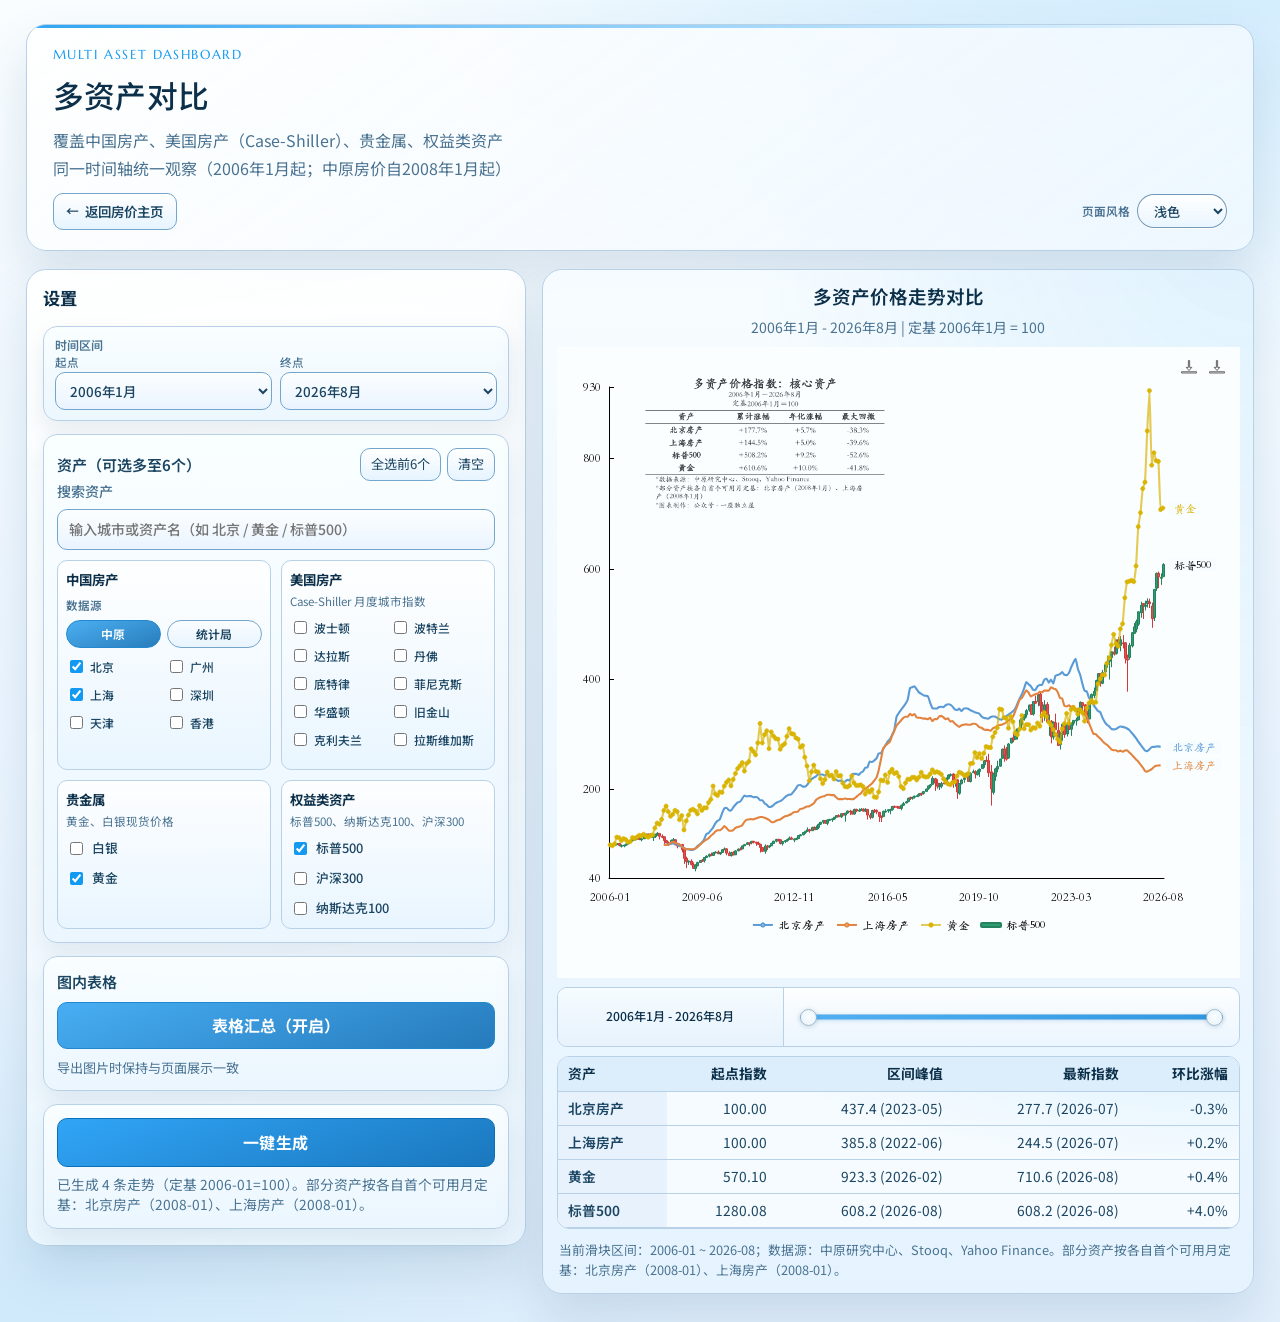
==== multi-assets.html @ 7ddf4b70 "data: refresh Centaline housing through 2026-07" ====
<!doctype html>
<html lang="zh-CN">
  <head>
    <meta charset="UTF-8" />
    <meta name="viewport" content="width=device-width, initial-scale=1.0" />
    <title>多资产对比</title>
    <link rel="preconnect" href="https://fonts.googleapis.com" />
    <link rel="preconnect" href="https://fonts.gstatic.com" crossorigin />
    <link
      rel="preload"
      as="style"
      href="https://fonts.googleapis.com/css2?family=Marcellus&family=Noto+Sans+SC:wght@400;500;700&display=swap"
      onload="this.onload=null;this.rel='stylesheet'"
    />
    <noscript>
      <link
        rel="stylesheet"
        href="https://fonts.googleapis.com/css2?family=Marcellus&family=Noto+Sans+SC:wght@400;500;700&display=swap"
      />
    </noscript>
    <link
      rel="preload"
      href="./fonts/STKaiti-subset.woff2"
      as="font"
      type="font/woff2"
      crossorigin
    />
    <link rel="stylesheet" href="style.css?v=20260719-responsive-touch" />
    <script>
      window.__ECHARTS_LOAD_STATUS = "loading";
      window.__ECHARTS_LOAD_FAILURE_DETAIL = "";
      window.__ECHARTS_FALLBACK_URLS = [
        "https://cdn.jsdelivr.net/npm/echarts@5.5.1/dist/echarts.min.js",
        "https://cdn.bootcdn.net/ajax/libs/echarts/5.5.0/echarts.min.js",
        "https://cdn.staticfile.org/echarts/5.5.0/echarts.min.js",
      ];
      window.__markEchartsReady = function () {
        window.__ECHARTS_LOAD_STATUS = "ready";
        window.__ECHARTS_LOAD_FAILURE_DETAIL = "";
      };
      window.__markEchartsLoadFailed = function () {
        window.__ECHARTS_LOAD_STATUS = "failed";
        window.__ECHARTS_LOAD_FAILURE_DETAIL =
          "vendor/echarts.min.js 与所有 CDN 回退均加载失败";
      };
      window.__loadEchartsFallback = function (scriptEl, index) {
        if (!scriptEl) return;
        const parsedIndex = Number(index);
        const safeIndex = Number.isFinite(parsedIndex) ? parsedIndex : 0;
        const nextUrl = window.__ECHARTS_FALLBACK_URLS[safeIndex];
        if (!nextUrl) {
          window.__markEchartsLoadFailed();
          return;
        }
        scriptEl.onload = function () {
          window.__markEchartsReady();
        };
        scriptEl.onerror = function () {
          window.__loadEchartsFallback(scriptEl, safeIndex + 1);
        };
        scriptEl.src = nextUrl;
      };
    </script>
    <script
      defer
      src="./vendor/echarts.min.js"
      onload="window.__markEchartsReady()"
      onerror="window.__loadEchartsFallback(this, 0)"
    ></script>
    <script defer src="multi-asset-data.js?v=20260817-housing-data-refresh"></script>
    <script defer src="multi-asset-base-utils.js?v=20260518-range-base"></script>
    <script defer src="multi-asset-candlestick-utils.js?v=20260518-slim-centered-wicks"></script>
    <script defer src="time-range-viewport-utils.js?v=20260719-expand-viewport"></script>
    <script defer src="multi-assets.js?v=20260730-candlestick-only"></script>
  </head>
  <body>
    <main class="page page-multi-assets">
      <section class="hero">
        <p class="eyebrow">Multi Asset Dashboard</p>
        <h1>多资产对比</h1>
        <p class="subtitle">覆盖中国房产、美国房产（Case-Shiller）、贵金属、权益类资产</p>
        <p class="subtitle credit">同一时间轴统一观察（2006年1月起；中原房价自2008年1月起）</p>
        <div class="hero-links hero-links--with-theme">
          <a class="hero-link-btn hero-link-btn--back" href="index.html">
            <span class="hero-link-arrow" aria-hidden="true">&larr;</span>
            <span>返回房价主页</span>
          </a>
          <label class="hero-theme-field">
            <span class="hero-theme-label">页面风格</span>
            <select id="themeMode" aria-label="页面风格选择">
              <option value="light">浅色</option>
              <option value="dark">深色</option>
            </select>
          </label>
        </div>
      </section>

      <section class="workspace">
        <aside class="controls">
          <h2>设置</h2>

          <div class="control-block control-block--time-range">
            <div class="compact-range">
              <span class="compact-label">时间区间</span>
              <div class="compact-range-grid">
                <label class="compact-field compact-field--inline">
                  <span class="compact-sub-label">起点</span>
                  <select id="startMonth"></select>
                </label>
                <label class="compact-field compact-field--inline">
                  <span class="compact-sub-label">终点</span>
                  <select id="endMonth"></select>
                </label>
              </div>
            </div>
          </div>

          <div class="control-block">
            <div class="block-head">
              <h3 id="assetBlockTitle">资产（可选多至6个）</h3>
              <div class="inline-actions">
                <button id="selectAllBtn" type="button">全选前6个</button>
                <button id="clearAllBtn" type="button">清空</button>
              </div>
            </div>
            <label>
              搜索资产
              <input
                id="assetSearch"
                class="asset-search"
                type="search"
                placeholder="输入城市或资产名（如 北京 / 黄金 / 标普500）"
                autocomplete="off"
              />
            </label>
            <div id="assetList" class="asset-list" aria-label="资产选择"></div>
          </div>

          <div class="control-block">
            <h3>图内表格</h3>
            <button id="chartTableBtn" class="analysis-btn sub enabled" type="button">
              表格汇总（开启）
            </button>
            <p class="analysis-hint">导出图片时保持与页面展示一致</p>
          </div>

          <div class="control-block actions">
            <button id="renderBtn" class="primary-btn" type="button">一键生成</button>
            <p id="statusText" class="status">正在加载多资产数据...</p>
          </div>
        </aside>

        <section class="chart-zone">
          <div class="chart-head">
            <h2 id="chartTitle">多资产价格走势对比</h2>
            <p id="chartMeta">-</p>
          </div>
          <div class="chart-stage">
            <div id="chart" class="chart" role="img" aria-label="多资产价格走势折线图"></div>
            <div id="chartStatsOverlay" class="chart-stats-overlay" aria-hidden="true"></div>
          </div>
          <div class="timeline-zoom-widget" id="timeZoomWidget" aria-label="时间区间滑块">
            <div class="timeline-zoom-summary" id="timeZoomRangeText">-</div>
            <div class="timeline-zoom-slider">
              <div class="timeline-zoom-track">
                <span class="timeline-zoom-rail" aria-hidden="true"></span>
                <span class="timeline-zoom-fill" id="timeZoomFill" aria-hidden="true"></span>
                <input
                  id="timeZoomStart"
                  class="timeline-zoom-input timeline-zoom-input--start"
                  type="range"
                  min="0"
                  max="0"
                  step="1"
                  value="0"
                  aria-label="时间区间起点"
                />
                <input
                  id="timeZoomEnd"
                  class="timeline-zoom-input timeline-zoom-input--end"
                  type="range"
                  min="0"
                  max="0"
                  step="1"
                  value="0"
                  aria-label="时间区间终点"
                />
              </div>
            </div>
          </div>
          <div class="table-wrap">
            <table>
              <thead>
                <tr>
                  <th>资产</th>
                  <th>起点指数</th>
                  <th>区间峰值</th>
                  <th>最新指数</th>
                  <th>环比涨幅</th>
                  <th>同比涨幅</th>
                  <th>较峰值回撤</th>
                </tr>
              </thead>
              <tbody id="summaryBody"></tbody>
            </table>
          </div>
          <p class="footnote" id="footnoteText"></p>
        </section>
      </section>
    </main>
  </body>
</html>
---- style.css ----
@font-face {
  font-family: "ProjectChartSTKaiti";
  src:
    local("STKaiti"),
    local("Kaiti SC"),
    local("KaiTi"),
    url("./fonts/STKaiti-subset.woff2") format("woff2");
  font-weight: 400;
  font-style: normal;
  font-display: swap;
}

@font-face {
  font-family: "ProjectChartSTKaiti";
  src:
    local("STKaiti"),
    local("Kaiti SC"),
    local("KaiTi"),
    url("./fonts/STKaiti-subset.woff2") format("woff2");
  font-weight: 600;
  font-style: normal;
  font-display: swap;
}

@font-face {
  font-family: "ProjectChartSTKaiti";
  src:
    local("STKaiti"),
    local("Kaiti SC"),
    local("KaiTi"),
    url("./fonts/STKaiti-subset.woff2") format("woff2");
  font-weight: 700;
  font-style: normal;
  font-display: swap;
}

:root {
  --bg-ink: #102b42;
  --bg-paper: #edf6ff;
  --panel: rgba(250, 255, 255, 0.9);
  --panel-strong: rgba(242, 250, 255, 0.95);
  --line: #b8d1e7;
  --line-strong: #74a5cc;
  --title: #0c304a;
  --text: #1b4561;
  --soft: #4a7391;
  --accent: #1299f2;
  --accent-strong: #0a6fb5;
  --warn: #c64b3f;
  --shadow: 0 24px 50px rgba(17, 68, 108, 0.13);
  --shadow-soft: 0 12px 24px rgba(18, 64, 98, 0.09);
  --ring: 0 0 0 3px rgba(18, 153, 242, 0.2);
  --ui-font: "Noto Sans SC", "PingFang SC", "Hiragino Sans GB", "Microsoft YaHei",
    "Helvetica Neue", sans-serif;
  --display-font: "Marcellus", "Noto Sans SC", "PingFang SC", "Hiragino Sans GB",
    "Microsoft YaHei", "Helvetica Neue", sans-serif;
  --chart-font: "ProjectChartSTKaiti", "STKaiti", "Kaiti SC", "KaiTi", "BiauKai", serif;
}

* {
  box-sizing: border-box;
}

body {
  margin: 0;
  min-height: 100vh;
  overflow-x: hidden;
  font-family: var(--ui-font);
  line-height: 1.55;
  color: var(--text);
  background:
    radial-gradient(92rem 56rem at 98% -16%, rgba(32, 162, 246, 0.27), transparent 66%),
    radial-gradient(78rem 48rem at -14% 114%, rgba(84, 198, 242, 0.22), transparent 74%),
    linear-gradient(180deg, #f9fdff 0%, #edf6ff 50%, #e2effc 100%);
}

body.theme-dark {
  --panel: rgba(10, 18, 25, 0.92);
  --panel-strong: rgba(13, 24, 33, 0.96);
  --line: #365067;
  --line-strong: #5f7690;
  --title: #e8f1f7;
  --text: #d0dfe9;
  --soft: #9db2c1;
  --accent: #ffad47;
  --accent-strong: #d07b13;
  --warn: #ff826f;
  --shadow: 0 24px 54px rgba(0, 0, 0, 0.55);
  --shadow-soft: 0 12px 26px rgba(0, 0, 0, 0.46);
  --ring: 0 0 0 3px rgba(255, 173, 71, 0.24);
  color: var(--text);
  background:
    radial-gradient(86rem 52rem at 100% -14%, rgba(255, 173, 71, 0.22), transparent 66%),
    radial-gradient(74rem 46rem at -12% 116%, rgba(80, 145, 182, 0.2), transparent 74%),
    linear-gradient(180deg, #060d13 0%, #0a121a 54%, #0f1a24 100%);
}

body.theme-dark .hero {
  background: linear-gradient(145deg, rgba(15, 28, 39, 0.97), rgba(10, 21, 31, 0.97));
}

body.theme-dark .hero::after {
  background: linear-gradient(90deg, rgba(245, 164, 59, 0.92), rgba(245, 164, 59, 0));
}

body.theme-dark .controls,
body.theme-dark .chart-zone {
  border-color: rgba(95, 114, 130, 0.72);
}

body.theme-dark .controls h2,
body.theme-dark .control-block h3 {
  color: #f2cd99;
}

body.theme-dark .control-block {
  background:
    radial-gradient(122% 132% at 100% -24%, rgba(255, 173, 71, 0.14), transparent 62%),
    linear-gradient(180deg, rgba(21, 37, 50, 0.94), rgba(14, 26, 36, 0.96));
  border-color: rgba(83, 106, 122, 0.62);
}

body.theme-dark button {
  border-color: var(--line-strong);
  background: linear-gradient(180deg, #1c2c38, #14212c);
  color: var(--text);
}

body.theme-dark .inline-actions button {
  background: linear-gradient(180deg, #233746, #182733);
}

body.theme-dark .hero-link-btn {
  border-color: #5f7690;
  color: #d6e3eb;
  background: linear-gradient(180deg, rgba(28, 46, 61, 0.96), rgba(17, 30, 40, 0.96));
}

body.theme-dark .hero-link-btn:hover {
  border-color: #f5a43b;
  color: #f8c47c;
}

body.theme-dark .hero-theme-label {
  color: #afc1ce;
}

body.theme-dark .hero-theme-field select {
  border-color: rgba(115, 145, 168, 0.85);
  background: linear-gradient(180deg, rgba(23, 38, 51, 0.96), rgba(15, 27, 37, 0.97));
  box-shadow: 0 1px 0 rgba(255, 173, 71, 0.08), inset 0 1px 0 rgba(255, 173, 71, 0.14);
}

body.theme-dark select {
  background: linear-gradient(180deg, #142433, #101d28);
  border-color: rgba(96, 123, 143, 0.78);
  color: var(--text);
  box-shadow: inset 0 1px 0 rgba(255, 173, 71, 0.12);
}

body.theme-dark .asset-search {
  background: linear-gradient(180deg, #142433, #101d28);
  border-color: rgba(96, 123, 143, 0.78);
  color: var(--text);
  box-shadow: inset 0 1px 0 rgba(255, 173, 71, 0.12);
}

body.theme-dark .asset-group {
  border-color: rgba(88, 109, 126, 0.68);
  background:
    radial-gradient(120% 125% at 100% -20%, rgba(245, 164, 59, 0.14), transparent 58%),
    linear-gradient(180deg, rgba(21, 37, 50, 0.9), rgba(14, 26, 36, 0.92));
}

body.theme-dark .asset-group-title {
  color: #f2cd99;
}

body.theme-dark .asset-module-title {
  color: #f2cd99;
}

body.theme-dark .asset-module-desc,
body.theme-dark .asset-module-toolbar-label,
body.theme-dark .asset-module-empty {
  color: #a9bdca;
}

body.theme-dark .china-source-chip {
  border-color: #587082;
  background: linear-gradient(180deg, #1f3341, #172833);
  color: #c6d6e0;
}

body.theme-dark .china-source-chip:hover {
  border-color: #ffad47;
  color: #ffd8a5;
}

body.theme-dark .china-source-chip.is-active {
  border-color: #e7a246;
  background: linear-gradient(160deg, #f2b04f, #c6761a);
  color: #12212b;
}

body.theme-dark .page-multi-assets .asset-module[data-category="cn_housing"] .asset-grid::-webkit-scrollbar-thumb,
body.theme-dark .page-multi-assets .asset-module[data-category="us_housing"] .asset-grid::-webkit-scrollbar-thumb {
  background: rgba(191, 146, 86, 0.65);
}

body.theme-dark .primary-btn {
  border-color: #e79f43;
  background: linear-gradient(160deg, #f6ae49, #ba6e15);
  color: #13212c;
}

body.theme-dark .primary-btn:hover {
  color: #13212c;
}

body.theme-dark .analysis-btn {
  border-color: #587082;
  background: linear-gradient(160deg, #2e4354, #223443);
  color: #c3d4df;
}

body.theme-dark .analysis-btn:disabled {
  border-color: #435867;
  background: linear-gradient(160deg, #243645, #1b2a37);
  color: #7e95a6;
}

body.theme-dark .analysis-btn.enabled {
  border-color: #e7a246;
  background: linear-gradient(160deg, #f2b04f, #c6761a);
  color: #12212b;
}

body.theme-dark .analysis-btn.enabled:hover {
  color: #12212b;
}

body.theme-dark button:hover {
  border-color: #ffad47;
  color: #ffd7a4;
}

body.theme-dark .chart-zone {
  background:
    radial-gradient(120% 132% at 100% -20%, rgba(255, 173, 71, 0.11), transparent 62%),
    linear-gradient(180deg, rgba(13, 24, 34, 0.95), rgba(9, 18, 27, 0.95));
}

body.theme-dark .chart {
  background: #09131b;
}

body.theme-dark .table-wrap {
  background:
    radial-gradient(120% 135% at 100% -25%, rgba(255, 173, 71, 0.1), transparent 62%),
    rgba(11, 19, 27, 0.93);
  box-shadow: inset 0 1px 0 rgba(255, 255, 255, 0.05);
}

body.theme-dark .table-wrap th:first-child,
body.theme-dark .table-wrap td:first-child {
  background: #132432;
}

body.theme-dark .table-wrap thead th,
body.theme-dark .table-wrap thead th:first-child {
  background: transparent;
  color: #f2cea0;
}

body.theme-dark .chart-stats-overlay table,
body.theme-dark .chart-stats-overlay th,
body.theme-dark .chart-stats-overlay td {
  border-color: #ffffff;
}

body.theme-dark .chart-stats-overlay th,
body.theme-dark .chart-stats-overlay td,
body.theme-dark .chart-stats-overlay thead th,
body.theme-dark .chart-stats-title-main,
body.theme-dark .chart-stats-title-sub,
body.theme-dark .chart-stats-note,
body.theme-dark .chart-stats-source-tag,
body.theme-dark .chart-stats-th-text,
body.theme-dark .chart-stats-city-main {
  color: #ffffff;
}

body.theme-dark .city-list::-webkit-scrollbar-thumb {
  background: rgba(191, 146, 86, 0.62);
}

.page {
  width: min(1600px, 96vw);
  margin: 24px auto 28px;
  display: grid;
  gap: 18px;
}

.hero {
  position: relative;
  overflow: hidden;
  border: 1px solid var(--line);
  background: linear-gradient(145deg, rgba(255, 255, 255, 0.92), rgba(239, 248, 255, 0.82));
  border-radius: 20px;
  padding: 20px 26px;
  box-shadow: var(--shadow);
}

.hero::after {
  content: "";
  position: absolute;
  inset: 0 auto auto 0;
  width: 100%;
  height: 3px;
  background: linear-gradient(90deg, rgba(18, 153, 242, 0.88), rgba(18, 153, 242, 0));
}

.eyebrow {
  margin: 0;
  font-family: var(--display-font);
  font-weight: 500;
  letter-spacing: 0.12em;
  text-transform: uppercase;
  color: var(--accent);
  font-size: 0.84rem;
}

.hero h1 {
  margin: 8px 0 0;
  font-size: clamp(1.4rem, 2.4vw, 2rem);
  font-family: var(--display-font);
  font-weight: 500;
  color: var(--title);
  letter-spacing: 0.01em;
}

.subtitle {
  margin: 7px 0 0;
  color: var(--soft);
  line-height: 1.58;
  overflow-wrap: anywhere;
}

.subtitle.credit {
  margin-top: 2px;
}

.hero-links {
  margin-top: 12px;
  display: flex;
  flex-wrap: wrap;
  gap: 8px;
}

.hero-links--with-theme {
  align-items: center;
}

.hero-link-btn {
  display: inline-flex;
  align-items: center;
  justify-content: center;
  gap: 6px;
  border: 1px solid var(--line-strong);
  border-radius: 10px;
  padding: 7px 12px;
  font-size: 0.84rem;
  font-weight: 600;
  letter-spacing: 0.01em;
  color: var(--text);
  text-decoration: none;
  background: linear-gradient(180deg, rgba(255, 255, 255, 0.95), rgba(228, 243, 255, 0.9));
  transition: 170ms ease;
}

.hero-link-btn:hover {
  border-color: var(--accent);
  color: var(--accent);
  transform: translateY(-1px);
}

.hero-link-arrow {
  font-size: 0.95em;
  line-height: 1;
}

.hero-theme-field {
  margin-left: auto;
  display: inline-flex;
  align-items: center;
  gap: 7px;
  border: none;
  border-radius: 0;
  padding: 0;
  background: transparent;
}

.hero-theme-label {
  font-size: 0.73rem;
  font-weight: 600;
  color: var(--soft);
  line-height: 1.2;
  white-space: nowrap;
}

.hero-theme-field select {
  min-height: 34px;
  border-radius: 999px;
  padding: 5px 30px 5px 12px;
  font-size: 0.82rem;
  border-color: rgba(96, 137, 170, 0.86);
  background: linear-gradient(180deg, rgba(255, 255, 255, 0.98), rgba(232, 245, 255, 0.94));
  box-shadow: 0 1px 0 rgba(255, 255, 255, 0.85), inset 0 1px 0 rgba(255, 255, 255, 0.92);
}

.workspace {
  display: grid;
  grid-template-columns: minmax(280px, 320px) minmax(0, 1fr);
  gap: 16px;
  align-items: start;
}

.page-multi-assets .workspace {
  grid-template-columns: minmax(400px, 500px) minmax(0, 1fr);
}

.workspace > * {
  min-width: 0;
}

.page-multi-assets {
  --asset-row-height: 24px;
  --asset-row-gap: 6px;
  --housing-module-visible-rows: 5;
}

.controls,
.chart-zone {
  border: 1px solid var(--line);
  backdrop-filter: blur(9px);
  -webkit-backdrop-filter: blur(9px);
  border-radius: 20px;
  box-shadow: var(--shadow);
}

.controls {
  position: sticky;
  top: 14px;
  align-self: start;
  padding: 16px;
  display: flex;
  flex-direction: column;
  gap: 13px;
  background: linear-gradient(170deg, rgba(255, 255, 255, 0.94), rgba(236, 247, 255, 0.91));
}

.page-multi-assets .controls {
  position: static;
}

body.theme-dark .controls {
  background:
    radial-gradient(124% 136% at 100% -24%, rgba(255, 173, 71, 0.15), transparent 62%),
    linear-gradient(180deg, rgba(12, 24, 33, 0.95), rgba(8, 17, 25, 0.96));
}

.controls h2 {
  margin: 0;
  font-size: 1.08rem;
  color: var(--title);
  letter-spacing: 0.02em;
  font-weight: 700;
  font-family: var(--display-font);
}

.control-block {
  border: 1px solid var(--line);
  background: linear-gradient(180deg, rgba(249, 254, 255, 0.96), rgba(235, 246, 255, 0.94));
  border-radius: 14px;
  padding: 13px;
  box-shadow: var(--shadow-soft);
}

.control-block h3 {
  margin: 0;
  font-size: 0.94rem;
  font-weight: 600;
}

.page-multi-assets .control-block--time-range {
  padding: 10px 11px;
}

.page-multi-assets .compact-field,
.page-multi-assets .compact-range {
  margin: 0;
  display: grid;
  gap: 4px;
}

.page-multi-assets .compact-label {
  margin: 0;
  font-size: 0.75rem;
  font-weight: 600;
  line-height: 1.25;
  color: var(--soft);
}

.page-multi-assets .compact-range-grid {
  display: grid;
  grid-template-columns: repeat(2, minmax(0, 1fr));
  gap: 8px;
}

.page-multi-assets .compact-field--inline {
  gap: 3px;
}

.page-multi-assets .compact-sub-label {
  font-size: 0.72rem;
  font-weight: 500;
  color: var(--soft);
  line-height: 1.2;
}

.page-multi-assets .control-block--time-range select {
  min-height: 36px;
  padding: 7px 10px;
  font-size: 0.84rem;
}

.asset-search {
  padding: 9px 11px;
  border: 1px solid var(--line-strong);
  border-radius: 10px;
  background: linear-gradient(180deg, #fcfeff, #eaf4ff);
  color: var(--text);
  font: inherit;
  transition: border-color 150ms ease, box-shadow 150ms ease;
  box-shadow: inset 0 1px 0 rgba(255, 255, 255, 0.82);
}

.asset-search:focus {
  outline: none;
  border-color: var(--accent);
  box-shadow: var(--ring);
}

.asset-list {
  margin-top: 10px;
  max-height: 290px;
  overflow: auto;
  padding-right: 4px;
  display: grid;
  gap: 8px;
}

.page-multi-assets .asset-list {
  max-height: none;
  overflow: visible;
  padding-right: 0;
  grid-template-columns: repeat(2, minmax(0, 1fr));
  gap: 10px;
}

.asset-group {
  border: 1px solid var(--line);
  border-radius: 10px;
  padding: 8px;
  background: linear-gradient(180deg, rgba(255, 255, 255, 0.9), rgba(232, 245, 255, 0.82));
}

.asset-module-head {
  display: grid;
  gap: 3px;
  margin-bottom: 7px;
}

.asset-group-title {
  margin: 0;
  font-size: 0.79rem;
  font-weight: 700;
  letter-spacing: 0.01em;
  color: var(--soft);
}

.asset-module-title {
  font-size: 0.84rem;
  color: var(--title);
}

.asset-module-desc {
  margin: 0;
  font-size: 0.72rem;
  line-height: 1.45;
  color: var(--soft);
}

.asset-module-toolbar {
  margin: 4px 0 8px;
  display: grid;
  gap: 5px;
}

.asset-module-toolbar-label {
  font-size: 0.72rem;
  font-weight: 600;
  color: var(--soft);
}

.china-source-switch {
  display: grid;
  grid-template-columns: repeat(2, minmax(0, 1fr));
  gap: 6px;
}

.china-source-switch.is-single {
  grid-template-columns: minmax(0, 1fr);
}

.china-source-chip-hidden {
  display: none;
}

.asset-module-toolbar.is-hidden,
.asset-module-toolbar-label.is-hidden {
  display: none;
}

.china-source-chip {
  border: 1px solid var(--line-strong);
  border-radius: 999px;
  background: linear-gradient(180deg, #fafdff, #e8f4ff);
  color: var(--text);
  font: inherit;
  font-size: 0.74rem;
  font-weight: 600;
  line-height: 1;
  padding: 7px 4px;
  cursor: pointer;
  transition: 150ms ease;
}

.china-source-chip.is-active {
  border-color: #2288d0;
  background: linear-gradient(160deg, #4baff2, #287cba);
  color: #fff;
}

.china-source-chip:hover {
  border-color: var(--accent);
  color: var(--accent);
}

.asset-grid {
  display: grid;
  grid-template-columns: repeat(auto-fill, minmax(112px, 1fr));
  column-gap: 8px;
  row-gap: var(--asset-row-gap);
}

.page-multi-assets .asset-module[data-category="cn_housing"] .asset-grid {
  grid-template-columns: repeat(2, minmax(0, 1fr));
}

.page-multi-assets .asset-module[data-category="us_housing"] {
  display: flex;
  flex-direction: column;
}

.page-multi-assets .asset-module.asset-group-hidden {
  display: none;
}

.page-multi-assets .asset-module[data-category="us_housing"] .asset-grid {
  grid-template-columns: repeat(2, minmax(0, 1fr));
}

.page-multi-assets .asset-module[data-category="cn_housing"].is-nbs-three-cols .asset-grid {
  grid-template-columns: repeat(3, minmax(0, 1fr));
  column-gap: 6px;
}

.page-multi-assets .asset-module[data-category="cn_housing"].is-nbs-three-cols .asset-item {
  min-height: 22px;
  font-size: 0.74rem;
  line-height: 1.18;
  gap: 4px;
}

.page-multi-assets .asset-module[data-category="cn_housing"].is-nbs-three-cols .asset-item span {
  overflow: hidden;
  text-overflow: ellipsis;
  white-space: nowrap;
}

.page-multi-assets .asset-module[data-category="cn_housing"].is-nbs-three-cols.is-searching .asset-item {
  min-height: var(--asset-row-height);
  font-size: 0.8rem;
  line-height: 1.25;
  gap: 6px;
}

.page-multi-assets .asset-list.is-cn-nbs70:not(.is-searching) .asset-module[data-category="us_housing"] .asset-item {
  min-height: var(--asset-compact-row-height, 22px);
  font-size: var(--asset-compact-font-size, 0.74rem);
  line-height: 1.18;
  gap: 4px;
}

.page-multi-assets .asset-list.is-cn-centaline:not(.is-searching) .asset-module[data-category="cn_housing"] .asset-item,
.page-multi-assets .asset-list.is-cn-centaline:not(.is-searching) .asset-module[data-category="us_housing"] .asset-item {
  min-height: var(--asset-compact-row-height, 22px);
  font-size: var(--asset-compact-font-size, 0.74rem);
  line-height: 1.18;
  gap: 4px;
}

.asset-item {
  display: flex;
  align-items: center;
  gap: 6px;
  min-height: var(--asset-row-height);
  font-size: 0.8rem;
  line-height: 1.25;
  color: var(--text);
}

.asset-item input {
  accent-color: var(--accent);
  flex-shrink: 0;
}

.asset-item.is-selection-limit-disabled {
  opacity: 0.56;
}

.asset-item.is-selection-limit-disabled span {
  color: var(--soft);
}

.asset-item input:disabled {
  cursor: not-allowed;
  filter: grayscale(1);
  opacity: 0.62;
}

.asset-item-hidden,
.asset-group-hidden {
  display: none;
}

.asset-module-empty {
  margin: 0;
  font-size: 0.75rem;
  color: var(--soft);
}

.page-multi-assets .asset-module[data-category="cn_housing"] .asset-grid,
.page-multi-assets .asset-module[data-category="us_housing"] .asset-grid {
  max-height: calc(
    (var(--asset-row-height) * var(--housing-module-visible-rows)) +
      (var(--asset-row-gap) * (var(--housing-module-visible-rows) - 1))
  );
  overflow: auto;
  padding-right: 4px;
  align-content: start;
}

.page-multi-assets .asset-module[data-category="cn_housing"] .asset-grid::-webkit-scrollbar,
.page-multi-assets .asset-module[data-category="us_housing"] .asset-grid::-webkit-scrollbar {
  width: 8px;
}

.page-multi-assets .asset-module[data-category="cn_housing"] .asset-grid::-webkit-scrollbar-thumb,
.page-multi-assets .asset-module[data-category="us_housing"] .asset-grid::-webkit-scrollbar-thumb {
  border-radius: 999px;
  background: rgba(96, 142, 176, 0.55);
}

.page-multi-assets .asset-module[data-category="cn_housing"] .asset-grid::-webkit-scrollbar-track,
.page-multi-assets .asset-module[data-category="us_housing"] .asset-grid::-webkit-scrollbar-track {
  background: transparent;
}

.control-block--loose-select > label {
  margin-top: 8px;
}

.block-head {
  display: flex;
  justify-content: space-between;
  align-items: center;
  gap: 8px;
}

.inline-actions {
  display: flex;
  gap: 6px;
}

button {
  border: 1px solid var(--line-strong);
  background: linear-gradient(180deg, #fafdff, #eaf4ff);
  color: var(--text);
  border-radius: 10px;
  font: inherit;
  cursor: pointer;
  transition: 170ms ease;
}

button:hover {
  border-color: var(--accent);
  color: var(--accent);
  transform: translateY(-1px);
}

.inline-actions button {
  padding: 5px 10px;
  font-size: 0.82rem;
  background: linear-gradient(180deg, rgba(255, 255, 255, 0.98), rgba(229, 243, 255, 0.95));
}

.city-list {
  margin-top: 11px;
  max-height: 220px;
  overflow: auto;
  display: grid;
  gap: 7px;
  padding-right: 3px;
}

.city-search {
  width: 100%;
  margin-top: 9px;
  font-size: 0.9rem;
  padding: 8px 10px;
}

.city-list--three-cols {
  display: grid;
  grid-template-columns: repeat(3, minmax(0, 1fr));
  column-gap: 8px;
  row-gap: 6px;
  max-height: 320px;
  padding-right: 0;
  --city-item-font-size: clamp(0.7rem, 0.534rem + 0.331vw, 0.83rem);
}

.city-list--three-cols .city-item {
  min-height: 24px;
  font-size: var(--city-item-font-size);
  gap: 6px;
  line-height: 1.22;
}

.city-list--three-cols .city-item span {
  overflow: hidden;
  text-overflow: ellipsis;
  white-space: nowrap;
}

.city-list::-webkit-scrollbar {
  width: 8px;
}

.city-list::-webkit-scrollbar-thumb {
  border-radius: 999px;
  background: rgba(94, 141, 175, 0.5);
}

.city-list::-webkit-scrollbar-track {
  background: transparent;
}

.city-item {
  display: flex;
  align-items: center;
  gap: 8px;
  font-size: 0.92rem;
  padding: 2px 1px;
}

.city-item input {
  accent-color: var(--accent);
}

.city-item.is-selection-limit-disabled {
  opacity: 0.56;
}

.city-item.is-selection-limit-disabled span {
  color: var(--soft);
}

.city-item input:disabled {
  cursor: not-allowed;
  filter: grayscale(1);
  opacity: 0.62;
}

.city-item-hidden-by-search {
  display: none;
}

.date-grid {
  margin-top: 10px;
  display: grid;
  gap: 10px;
}

label {
  display: grid;
  gap: 6px;
  font-size: 0.88rem;
  color: var(--soft);
  font-weight: 500;
}

select {
  padding: 9px 11px;
  border: 1px solid var(--line-strong);
  border-radius: 10px;
  background: linear-gradient(180deg, #fcfeff, #eaf4ff);
  color: var(--text);
  font: inherit;
  transition: border-color 150ms ease, box-shadow 150ms ease;
  box-shadow: inset 0 1px 0 rgba(255, 255, 255, 0.82);
}

select:focus {
  outline: none;
  border-color: var(--accent);
  box-shadow: var(--ring);
}

.actions {
  display: grid;
  gap: 8px;
}

.primary-btn {
  border: 1px solid var(--accent-strong);
  background: linear-gradient(160deg, #31a5f7, #1a77bd);
  color: #fff;
  font-weight: 700;
  padding: 11px 13px;
  letter-spacing: 0.02em;
}

.primary-btn:hover {
  color: #fff;
  filter: brightness(1.02);
}

.analysis-btn {
  margin-top: 10px;
  width: 100%;
  padding: 10px 12px;
  border: 1px solid #7fa4c0;
  background: linear-gradient(160deg, #e4f1fb, #c9def0);
  color: #43657f;
  font-weight: 700;
}

.analysis-btn.sub {
  margin-top: 8px;
}

.analysis-btn:disabled {
  cursor: not-allowed;
  border-color: #9fb4c7;
  background: linear-gradient(160deg, #d8e6f1, #c9d6e1);
  color: #74899b;
}

.analysis-btn.enabled {
  border-color: #2188cf;
  background: linear-gradient(160deg, #48aef3, #257abb);
  color: #fff;
}

.analysis-btn.enabled:hover {
  color: #fff;
  filter: brightness(1.04);
}

.analysis-btn:disabled:hover {
  border-color: #9fb4c7;
  color: #74899b;
  filter: none;
}

.analysis-hint {
  margin: 9px 0 0;
  font-size: 0.82rem;
  line-height: 1.5;
  color: var(--soft);
}

.status {
  margin: 0;
  min-height: 22px;
  font-size: 0.86rem;
  line-height: 1.45;
  color: var(--soft);
}

.status.error {
  color: var(--warn);
}

.chart.chart--error {
  display: flex;
  align-items: center;
  justify-content: center;
  padding: 28px;
  border: 1px dashed rgba(205, 91, 91, 0.42);
  border-radius: 18px;
  background: rgba(255, 248, 248, 0.9);
  color: #9e3d3d;
  text-align: center;
  line-height: 1.7;
  white-space: normal;
}

.chart-zone {
  background:
    radial-gradient(118% 132% at 100% -20%, rgba(26, 153, 242, 0.12), transparent 62%),
    linear-gradient(180deg, rgba(247, 252, 255, 0.93), rgba(229, 243, 255, 0.92));
  padding: 14px;
  display: grid;
  gap: 9px;
  font-family: var(--ui-font);
}

.chart-head h2 {
  margin: 0;
  font-size: 1.16rem;
  color: var(--title);
  font-family: var(--display-font);
  font-weight: 600;
}

.chart-head p {
  margin: 4px 0 0;
  color: var(--soft);
  font-size: 0.88rem;
  font-family: var(--ui-font);
}

.chart-head {
  text-align: center;
}

.chart {
  width: 100%;
  height: clamp(330px, 62vh, 860px);
  border: none;
  border-radius: 14px;
  background: linear-gradient(180deg, #fbfeff, #f2f9ff);
  position: relative;
}

.chart-stage {
  position: relative;
}

.timeline-zoom-widget {
  display: grid;
  grid-template-columns: minmax(172px, 226px) minmax(0, 1fr);
  border: 1px solid var(--line);
  border-radius: 10px;
  overflow: hidden;
  background: linear-gradient(180deg, rgba(255, 255, 255, 0.86), rgba(236, 246, 255, 0.9));
  box-shadow: inset 0 1px 0 rgba(255, 255, 255, 0.55);
}

.timeline-zoom-widget.is-disabled {
  opacity: 0.62;
}

.timeline-zoom-summary {
  display: flex;
  align-items: center;
  justify-content: center;
  padding: 9px 12px;
  font-family: var(--ui-font);
  font-size: clamp(0.76rem, 0.88vw, 0.9rem);
  line-height: 1.3;
  font-weight: 500;
  letter-spacing: 0;
  font-variant-numeric: tabular-nums;
  white-space: nowrap;
  word-break: keep-all;
  overflow-wrap: normal;
  color: var(--title);
  border-right: 1px solid var(--line);
  background: linear-gradient(180deg, rgba(245, 252, 255, 0.92), rgba(231, 242, 252, 0.95));
}

.timeline-zoom-slider {
  display: flex;
  align-items: center;
  padding: 0 16px;
  min-height: 58px;
}

.timeline-zoom-track {
  width: 100%;
  height: 24px;
  position: relative;
}

.timeline-zoom-rail,
.timeline-zoom-fill {
  position: absolute;
  left: 0;
  right: 0;
  top: 50%;
  height: 5px;
  transform: translateY(-50%);
  border-radius: 999px;
}

.timeline-zoom-rail {
  background: linear-gradient(90deg, #d6e4ef 0%, #caddeb 100%);
}

.timeline-zoom-fill {
  background: linear-gradient(90deg, #53b0f2 0%, #3097df 100%);
  box-shadow: 0 1px 4px rgba(42, 124, 182, 0.24);
}

.timeline-zoom-input {
  position: absolute;
  left: 0;
  top: 50%;
  width: 100%;
  height: 24px;
  margin: 0;
  transform: translateY(-50%);
  pointer-events: none;
  appearance: none;
  background: transparent;
}

.timeline-zoom-input::-webkit-slider-runnable-track {
  height: 5px;
  border-radius: 999px;
  background: transparent;
}

.timeline-zoom-input::-moz-range-track {
  height: 5px;
  border-radius: 999px;
  background: transparent;
}

.timeline-zoom-input::-webkit-slider-thumb {
  pointer-events: auto;
  appearance: none;
  width: 17px;
  height: 17px;
  border-radius: 50%;
  border: 1.5px solid #9eb7c8;
  background: radial-gradient(circle at 50% 44%, #f8fdff 0%, #edf6fc 72%);
  box-shadow: 0 1px 5px rgba(48, 95, 132, 0.23);
  margin-top: -6px;
  cursor: ew-resize;
}

.timeline-zoom-input::-moz-range-thumb {
  pointer-events: auto;
  width: 17px;
  height: 17px;
  border-radius: 50%;
  border: 1.5px solid #9eb7c8;
  background: radial-gradient(circle at 50% 44%, #f8fdff 0%, #edf6fc 72%);
  box-shadow: 0 1px 5px rgba(48, 95, 132, 0.23);
  cursor: ew-resize;
}

.timeline-zoom-input:disabled::-webkit-slider-thumb,
.timeline-zoom-input:disabled::-moz-range-thumb {
  cursor: not-allowed;
}

body.theme-dark .timeline-zoom-widget {
  border-color: rgba(96, 120, 139, 0.72);
  background: linear-gradient(180deg, rgba(18, 31, 42, 0.94), rgba(12, 22, 31, 0.95));
  box-shadow: inset 0 1px 0 rgba(255, 173, 71, 0.08);
}

body.theme-dark .timeline-zoom-summary {
  color: #dbe8f1;
  border-right-color: rgba(96, 120, 139, 0.72);
  background: linear-gradient(180deg, rgba(26, 42, 54, 0.95), rgba(16, 29, 40, 0.96));
}

body.theme-dark .timeline-zoom-rail {
  background: linear-gradient(90deg, rgba(65, 87, 104, 0.92), rgba(54, 73, 90, 0.95));
}

body.theme-dark .timeline-zoom-fill {
  background: linear-gradient(90deg, #f0b15a 0%, #d98a2a 100%);
  box-shadow: 0 1px 5px rgba(245, 164, 59, 0.24);
}

body.theme-dark .timeline-zoom-input::-webkit-slider-thumb,
body.theme-dark .timeline-zoom-input::-moz-range-thumb {
  border-color: #7f96a8;
  background: radial-gradient(circle at 50% 44%, #2a3d4b 0%, #1c2d39 72%);
  box-shadow: 0 2px 11px rgba(0, 0, 0, 0.44);
}

.chart-stats-overlay {
  --stats-cell-pad-y: 2px;
  --stats-cell-pad-x: 5.3px;
  --overlay-pseudo-bold-offset: 0.22px;
  --overlay-stroke-width: 0.28px;
  --overlay-stroke-title: 0.56px;
  --overlay-stroke-header: 0.42px;
  --overlay-stroke-city: 0.4px;
  --overlay-emphasis-scale: 1.05;
  position: absolute;
  top: 38px;
  left: 142px;
  min-width: 336px;
  max-width: 35%;
  transform-origin: top left;
  will-change: transform;
  background: transparent;
  border: none;
  border-radius: 0;
  padding: 0;
  box-shadow: none;
  pointer-events: none;
  display: none;
  font-synthesis: none;
  -webkit-font-smoothing: antialiased;
  -moz-osx-font-smoothing: grayscale;
  text-rendering: geometricPrecision;
}

.chart-stats-overlay.show {
  display: block;
}

.chart-stats-overlay * {
  font-synthesis: none;
}

.chart-stats-overlay table {
  width: 120.75%;
  margin-left: -10.375%;
  min-width: 0;
  border-collapse: collapse;
  border-top: 1px solid #6f747a;
  border-bottom: 1px solid #6f747a;
}

.chart-stats-overlay.is-cross-source table {
  width: 127.5%;
  margin-left: -6.2%;
}

.chart-stats-overlay th,
.chart-stats-overlay td {
  font-family: var(--chart-font);
  font-size: 0.86rem;
  line-height: 1.2;
  color: #1f252a;
  border-bottom: none;
  padding: var(--stats-cell-pad-y) var(--stats-cell-pad-x);
  text-align: center;
  background: transparent;
}

.chart-stats-overlay th:first-child,
.chart-stats-overlay td:first-child {
  text-align: center;
}

.chart-stats-overlay.is-cross-source th:first-child,
.chart-stats-overlay.is-cross-source td:first-child {
  padding-right: 10px;
}

.chart-stats-city-main {
  position: relative;
  display: inline-block;
  font-size: calc(1em * var(--overlay-emphasis-scale));
  font-weight: 700;
  text-shadow: none;
}

.chart-stats-overlay th {
  font-weight: 700;
  border-bottom: 1px solid #6f747a;
  padding-top: 0;
  padding-bottom: 0;
}

.chart-stats-overlay thead th {
  position: static;
  top: auto;
  background: transparent;
  color: #1f252a;
}

.chart-stats-th-text {
  display: flex;
  align-items: center;
  justify-content: center;
  font-size: calc(1em * var(--overlay-emphasis-scale));
  height: calc(1.2em + (var(--stats-cell-pad-y) * 2));
  line-height: 1;
  transform: translateY(-0.045em);
  text-shadow: none;
}

.chart-stats-title-main {
  font-family: var(--chart-font);
  font-size: calc(1.22rem * var(--overlay-emphasis-scale));
  line-height: 1.14;
  font-weight: 700;
  color: #22282d;
  text-align: center;
  text-shadow: none;
}

.chart-stats-title-main,
.chart-stats-th-text,
.chart-stats-city-main {
  paint-order: stroke fill;
}

.chart-stats-title-main {
  -webkit-text-stroke: var(--overlay-stroke-title) currentColor;
}

.chart-stats-th-text {
  -webkit-text-stroke: var(--overlay-stroke-header) currentColor;
}

.chart-stats-city-main {
  -webkit-text-stroke: var(--overlay-stroke-city) currentColor;
}

@supports not (-webkit-text-stroke: 0.2px currentColor) {
  .chart-stats-title-main {
    text-shadow:
      calc(var(--overlay-pseudo-bold-offset) * 2.4) 0 0 currentColor,
      calc(var(--overlay-pseudo-bold-offset) * -2.4) 0 0 currentColor;
  }

  .chart-stats-th-text {
    text-shadow:
      calc(var(--overlay-pseudo-bold-offset) * 2) 0 0 currentColor,
      calc(var(--overlay-pseudo-bold-offset) * -2) 0 0 currentColor;
  }

  .chart-stats-city-main {
    text-shadow:
      calc(var(--overlay-pseudo-bold-offset) * 1.9) 0 0 currentColor,
      calc(var(--overlay-pseudo-bold-offset) * -1.9) 0 0 currentColor;
  }
}

.chart-stats-overlay.is-cross-source .chart-stats-title-main,
.chart-stats-overlay.is-cross-source .chart-stats-title-sub {
  width: 127.5%;
  margin-left: -6.2%;
}

.chart-stats-title-sub {
  font-family: var(--chart-font);
  font-size: 0.8rem;
  line-height: 1.12;
  font-variant-numeric: tabular-nums lining-nums;
  font-feature-settings: "tnum" 1, "lnum" 1;
  display: flex;
  align-items: center;
  justify-content: center;
  color: #22282d;
  margin-top: 1px;
  text-align: center;
}

.chart-stats-title-range {
  gap: 0;
  white-space: nowrap;
}

.chart-stats-range-sep {
  display: inline-block;
}

.chart-stats-digit {
  display: inline-block;
  transform: translateY(0.045em);
}

.chart-stats-title-base,
.chart-stats-overlay > .chart-stats-title-sub:nth-of-type(3) {
  margin-bottom: 4px;
}

.chart-stats-title-base {
  gap: 0;
  white-space: nowrap;
}

.chart-stats-base-prefix {
  display: inline-block;
  transform: translateY(-0.04em);
  margin-right: 0.08em;
}

.chart-stats-base-value {
  display: inline-block;
}

.chart-stats-base-eq {
  display: inline-block;
}

.chart-stats-note {
  font-family: var(--chart-font);
  font-size: 0.74rem;
  line-height: 1.2;
  color: #22282d;
  margin-top: 1px;
  margin-left: -1.5em;
}

.chart-stats-source-tag {
  position: absolute;
  left: calc(100% + 2px);
  top: 50%;
  transform: translateY(-48%);
  font-size: 0.82em;
  font-weight: 400;
  color: #4a5661;
  white-space: nowrap;
  text-shadow: none;
}

.table-wrap {
  overflow: auto;
  -webkit-overflow-scrolling: touch;
  border: 1px solid var(--line);
  border-radius: 12px;
  background:
    radial-gradient(120% 136% at 100% -22%, rgba(18, 153, 242, 0.11), transparent 62%),
    rgba(246, 252, 255, 0.95);
  box-shadow: inset 0 1px 0 rgba(255, 255, 255, 0.78);
}

table {
  border-collapse: collapse;
  width: 100%;
  min-width: 920px;
}

th,
td {
  border-bottom: 1px solid var(--line);
  padding: 8px 10px;
  text-align: right;
  font-size: 0.86rem;
  line-height: 1.25;
  font-family: var(--ui-font);
}

th:first-child,
td:first-child {
  text-align: left;
  font-weight: 600;
}

.table-wrap th:first-child,
.table-wrap td:first-child {
  position: sticky;
  left: 0;
  z-index: 1;
  background: #e7f2fd;
}

.table-wrap thead th:first-child {
  z-index: 2;
  background: #dcedfb;
}

thead th {
  position: sticky;
  top: 0;
  background: #dcedfb;
  color: var(--title);
}

.footnote {
  margin: 0;
  color: var(--soft);
  font-size: 0.8rem;
  line-height: 1.5;
  font-family: var(--ui-font);
  padding: 2px 2px 0;
}

@media (max-width: 1120px), (hover: none) and (pointer: coarse) and (orientation: portrait) {
  .workspace {
    grid-template-columns: 1fr;
    gap: 12px;
  }

  .page-multi-assets .workspace {
    grid-template-columns: minmax(0, 1fr);
  }

  .controls {
    position: static;
    top: auto;
    display: grid;
    grid-template-columns: repeat(2, minmax(0, 1fr));
    gap: 12px;
    align-items: start;
    padding: 14px;
  }

  .controls h2 {
    grid-column: 1 / -1;
  }

  .controls .actions {
    grid-column: 1 / -1;
  }

  .hero-links--with-theme {
    gap: 10px;
  }

  .hero-theme-field {
    gap: 6px;
  }

  .date-grid {
    grid-template-columns: repeat(2, minmax(0, 1fr));
    gap: 8px;
  }

  .page-multi-assets .control-block--time-range {
    padding: 9px 10px;
  }

  .page-multi-assets .compact-range-grid {
    gap: 7px;
  }

  .chart-zone {
    padding: 12px;
  }

  .chart-head h2 {
    font-size: 1.08rem;
  }

  .chart-stats-overlay {
    left: 32px;
    top: 24px;
    max-width: calc(100% - 24px);
    min-width: 0;
    --stats-cell-pad-y: 3px;
    --stats-cell-pad-x: 4px;
    padding: 0;
  }

  .chart-stats-overlay th,
  .chart-stats-overlay td {
    font-size: 0.8rem;
  }

  .chart-stats-title-main {
    font-size: calc(0.98rem * var(--overlay-emphasis-scale));
  }

  .chart-stats-title-sub {
    font-size: 0.72rem;
  }

  .chart-stats-note {
    font-size: 0.68rem;
  }

  table {
    min-width: 840px;
  }
}

@media (max-width: 760px), (hover: none) and (pointer: coarse) and (orientation: portrait) {
  body {
    padding-top: env(safe-area-inset-top, 0px);
    padding-bottom: env(safe-area-inset-bottom, 0px);
  }

  .page {
    width: min(98vw, 100%);
    margin: 14px auto 18px;
    gap: 12px;
  }

  .hero {
    padding: 15px 16px;
    border-radius: 16px;
  }

  .hero-links--with-theme {
    flex-direction: column;
    align-items: stretch;
    gap: 8px;
  }

  .hero-theme-field {
    margin-left: 0;
    width: auto;
    justify-content: flex-start;
    align-self: flex-start;
    gap: 7px;
  }

  .hero-theme-label {
    font-size: 0.72rem;
  }

  .hero-theme-field select {
    min-height: 36px;
    width: 110px;
    padding: 5px 24px 5px 8px;
    font-size: 0.8rem;
  }

  .controls,
  .chart-zone {
    border-radius: 16px;
  }

  .controls {
    display: flex;
    flex-direction: column;
    align-items: stretch;
    padding: 12px;
    gap: 10px;
  }

  .control-block {
    padding: 10px;
  }

  .page-multi-assets .control-block--time-range {
    padding: 9px;
  }

  .page-multi-assets .compact-label {
    font-size: 0.73rem;
  }

  .page-multi-assets .compact-sub-label {
    font-size: 0.7rem;
  }

  .page-multi-assets .compact-range-grid {
    grid-template-columns: repeat(2, minmax(0, 1fr));
    gap: 6px;
  }

  .block-head {
    flex-direction: column;
    align-items: flex-start;
    gap: 6px;
  }

  .inline-actions {
    width: 100%;
    display: grid;
    grid-template-columns: repeat(2, minmax(0, 1fr));
    gap: 6px;
  }

  .inline-actions button {
    min-height: 44px;
    width: 100%;
    font-size: 0.84rem;
  }

  .date-grid {
    grid-template-columns: 1fr;
    gap: 9px;
  }

  .asset-list {
    max-height: 240px;
  }

  .asset-grid {
    grid-template-columns: repeat(2, minmax(0, 1fr));
    gap: 6px;
  }

  .asset-module-desc {
    font-size: 0.7rem;
  }

  .china-source-chip {
    font-size: 0.7rem;
    padding: 6px 3px;
  }

  select,
  .asset-search,
  .analysis-btn,
  .primary-btn {
    min-height: 44px;
  }

  .page-multi-assets .control-block--time-range select {
    min-height: 44px;
    padding: 6px 8px;
    font-size: 0.8rem;
  }

  .page-multi-assets {
    --asset-row-height: 32px;
    --asset-row-gap: 7px;
    --asset-compact-row-height: 32px;
    --asset-compact-font-size: 0.8rem;
  }

  .page-multi-assets .asset-item {
    gap: 7px;
  }

  .page-multi-assets .asset-item input,
  .city-item input {
    width: 18px;
    height: 18px;
  }

  .china-source-chip {
    min-height: 36px;
  }

  .analysis-btn {
    margin-top: 8px;
  }

  .chart-zone {
    padding: 10px;
    gap: 8px;
  }

  .timeline-zoom-widget {
    grid-template-columns: 1fr;
  }

  .timeline-zoom-summary {
    border-right: none;
    border-bottom: 1px solid var(--line);
    justify-content: flex-start;
    padding: 10px 12px;
    font-size: 0.84rem;
  }

  .timeline-zoom-slider {
    min-height: 60px;
    padding: 0 14px;
  }

  .timeline-zoom-track {
    height: 32px;
  }

  .timeline-zoom-input::-webkit-slider-thumb {
    width: 26px;
    height: 26px;
    margin-top: -9px;
  }

  .timeline-zoom-input::-moz-range-thumb {
    width: 26px;
    height: 26px;
  }

  .chart-head h2 {
    font-size: 1.02rem;
    line-height: 1.35;
  }

  .chart-head p {
    font-size: 0.8rem;
  }

  .chart-stats-overlay {
    left: 14px;
    top: 14px;
    max-width: calc(100% - 16px);
    min-width: 240px;
  }

  .chart-stats-overlay table {
    width: 100%;
    margin-left: 0;
  }

  .chart-stats-overlay.is-cross-source table {
    width: 104%;
    margin-left: -2%;
  }

  .chart-stats-overlay.is-cross-source .chart-stats-title-main,
  .chart-stats-overlay.is-cross-source .chart-stats-title-sub {
    width: 104%;
    margin-left: -2%;
  }

  .chart-stats-title-main {
    font-size: calc(0.88rem * var(--overlay-emphasis-scale));
  }

  .chart-stats-note {
    font-size: 0.62rem;
  }

  table {
    min-width: 660px;
  }

  th,
  td {
    font-size: 0.76rem;
    padding: 6px 7px;
    white-space: nowrap;
  }

  .footnote {
    font-size: 0.76rem;
    line-height: 1.45;
  }
}

@media (max-width: 520px) {
  .page {
    width: 100%;
    margin: 10px auto 14px;
    gap: 10px;
    padding: 0 8px;
  }

  .hero {
    padding: 12px 12px;
    border-radius: 14px;
  }

  .hero-theme-field {
    gap: 6px;
  }

  .hero-theme-field select {
    min-height: 34px;
    width: 102px;
  }

  .eyebrow {
    font-size: 0.72rem;
    letter-spacing: 0.08em;
  }

  .hero h1 {
    font-size: 1.24rem;
  }

  .subtitle {
    font-size: 0.82rem;
    line-height: 1.5;
  }

  .controls,
  .chart-zone {
    border-radius: 14px;
  }

  .controls {
    padding: 10px;
    gap: 8px;
  }

  .page-multi-assets .control-block--time-range {
    padding: 8px;
  }

  .page-multi-assets .compact-range-grid {
    gap: 5px;
  }

  .city-list {
    max-height: 170px;
  }

  .asset-list {
    max-height: 220px;
  }

  .page-multi-assets .asset-list {
    grid-template-columns: minmax(0, 1fr);
    gap: 8px;
  }

  .city-list--three-cols {
    max-height: 220px;
  }

  .timeline-zoom-summary {
    font-size: 0.78rem;
    padding: 9px 10px;
  }

  .timeline-zoom-slider {
    min-height: 56px;
    padding: 0 10px;
  }

  .timeline-zoom-rail,
  .timeline-zoom-fill {
    height: 7px;
  }

  .timeline-zoom-input::-webkit-slider-thumb {
    width: 24px;
    height: 24px;
    margin-top: -8px;
    border-width: 1.8px;
  }

  .timeline-zoom-input::-moz-range-thumb {
    width: 24px;
    height: 24px;
    border-width: 1.8px;
  }

  .chart-stats-overlay th,
  .chart-stats-overlay td {
    font-size: 0.72rem;
  }

  .chart-stats-overlay {
    min-width: 220px;
    --stats-cell-pad-y: 2px;
    --stats-cell-pad-x: 3px;
  }

  .chart-stats-overlay table {
    width: 100%;
    margin-left: 0;
  }

  .chart-stats-overlay.is-cross-source table {
    width: 104%;
    margin-left: -2%;
  }

  .chart-stats-overlay.is-cross-source .chart-stats-title-main,
  .chart-stats-overlay.is-cross-source .chart-stats-title-sub {
    width: 104%;
    margin-left: -2%;
  }

  .chart-stats-title-main {
    font-size: calc(0.88rem * var(--overlay-emphasis-scale));
  }

  .chart-stats-title-sub {
    font-size: 0.64rem;
  }

  table {
    min-width: 580px;
  }

  th,
  td {
    font-size: 0.72rem;
    padding: 5px 6px;
    line-height: 1.2;
  }

  .table-wrap th:first-child,
  .table-wrap td:first-child {
    min-width: 60px;
  }
}
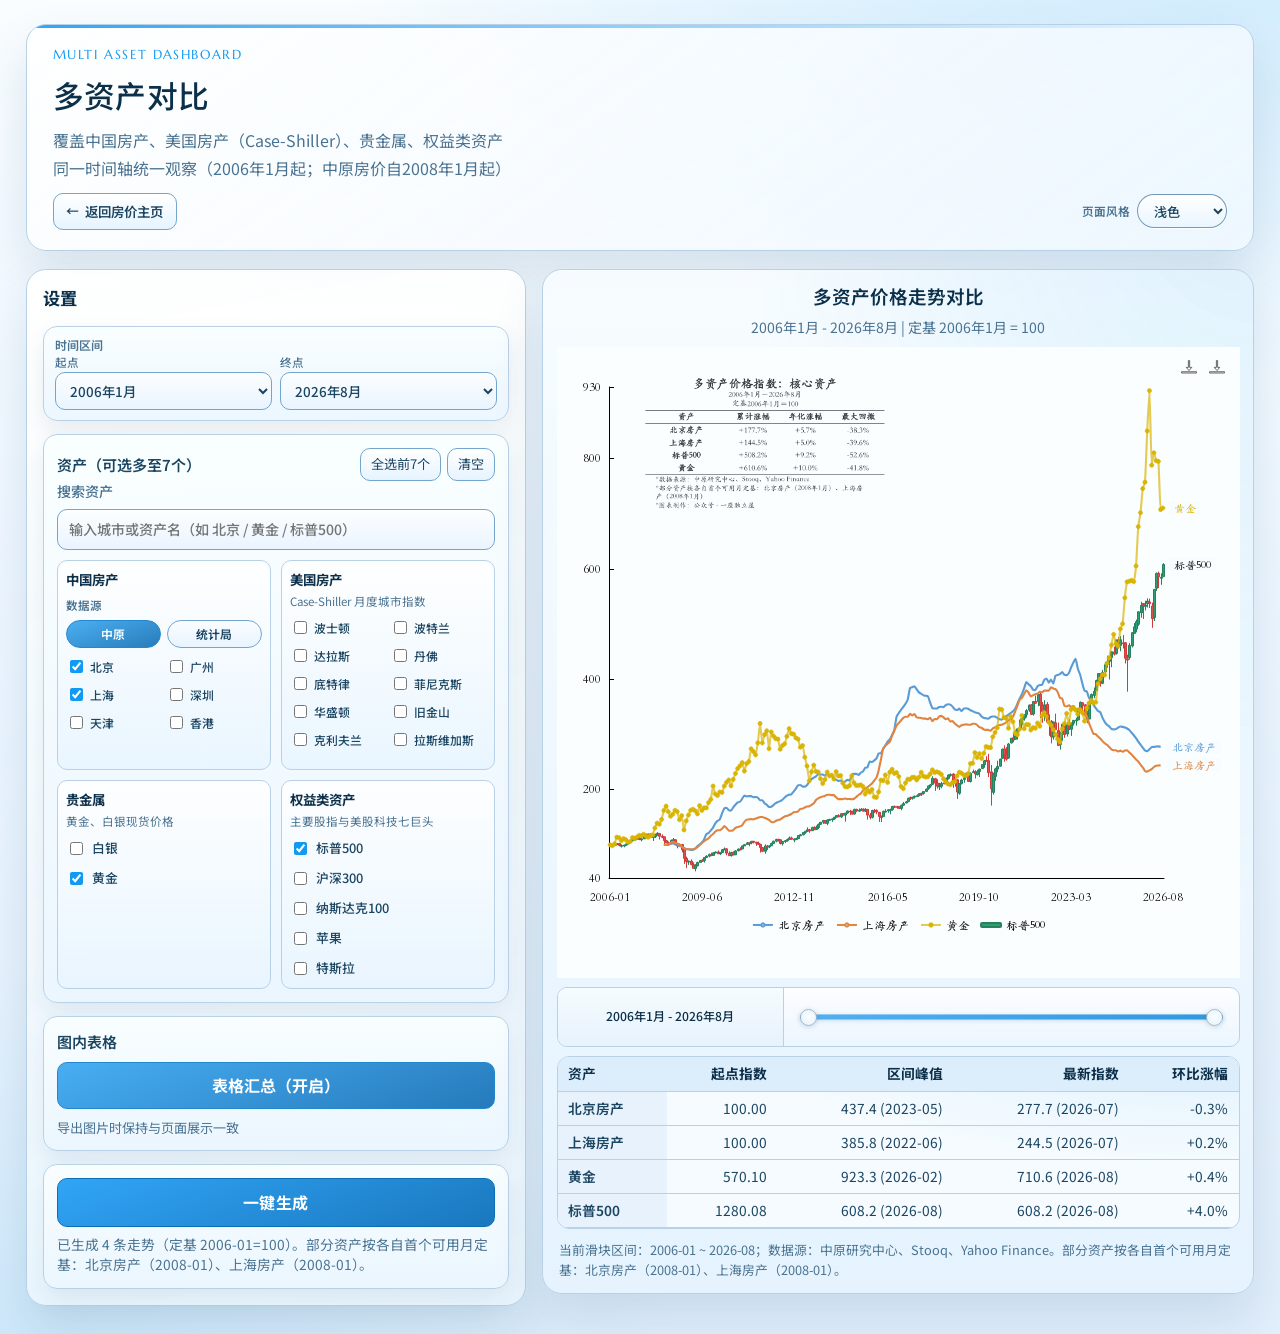
==== commit a4909259: "feat: add Magnificent Seven equity assets" ====
--- a/multi-assets.html
+++ b/multi-assets.html
@@ -25,7 +25,7 @@
       type="font/woff2"
       crossorigin
     />
-    <link rel="stylesheet" href="style.css?v=20260719-responsive-touch" />
+    <link rel="stylesheet" href="style.css?v=20260817-equities-scroll" />
     <script>
       window.__ECHARTS_LOAD_STATUS = "loading";
       window.__ECHARTS_LOAD_FAILURE_DETAIL = "";
@@ -67,11 +67,11 @@
       onload="window.__markEchartsReady()"
       onerror="window.__loadEchartsFallback(this, 0)"
     ></script>
-    <script defer src="multi-asset-data.js?v=20260817-housing-data-refresh"></script>
+    <script defer src="multi-asset-data.js?v=20260817-mag7"></script>
     <script defer src="multi-asset-base-utils.js?v=20260518-range-base"></script>
     <script defer src="multi-asset-candlestick-utils.js?v=20260518-slim-centered-wicks"></script>
     <script defer src="time-range-viewport-utils.js?v=20260719-expand-viewport"></script>
-    <script defer src="multi-assets.js?v=20260730-candlestick-only"></script>
+    <script defer src="multi-assets.js?v=20260817-mag7"></script>
   </head>
   <body>
     <main class="page page-multi-assets">
@@ -117,9 +117,9 @@
 
           <div class="control-block">
             <div class="block-head">
-              <h3 id="assetBlockTitle">资产（可选多至6个）</h3>
+              <h3 id="assetBlockTitle">资产（可选多至7个）</h3>
               <div class="inline-actions">
-                <button id="selectAllBtn" type="button">全选前6个</button>
+                <button id="selectAllBtn" type="button">全选前7个</button>
                 <button id="clearAllBtn" type="button">清空</button>
               </div>
             </div>
--- a/style.css
+++ b/style.css
@@ -204,7 +204,8 @@
 }
 
 body.theme-dark .page-multi-assets .asset-module[data-category="cn_housing"] .asset-grid::-webkit-scrollbar-thumb,
-body.theme-dark .page-multi-assets .asset-module[data-category="us_housing"] .asset-grid::-webkit-scrollbar-thumb {
+body.theme-dark .page-multi-assets .asset-module[data-category="us_housing"] .asset-grid::-webkit-scrollbar-thumb,
+body.theme-dark .page-multi-assets .asset-module[data-category="equities"] .asset-grid::-webkit-scrollbar-thumb {
   background: rgba(191, 146, 86, 0.65);
 }
 
@@ -669,7 +670,8 @@
   grid-template-columns: repeat(2, minmax(0, 1fr));
 }
 
-.page-multi-assets .asset-module[data-category="us_housing"] {
+.page-multi-assets .asset-module[data-category="us_housing"],
+.page-multi-assets .asset-module[data-category="equities"] {
   display: flex;
   flex-direction: column;
 }
@@ -763,7 +765,8 @@
 }
 
 .page-multi-assets .asset-module[data-category="cn_housing"] .asset-grid,
-.page-multi-assets .asset-module[data-category="us_housing"] .asset-grid {
+.page-multi-assets .asset-module[data-category="us_housing"] .asset-grid,
+.page-multi-assets .asset-module[data-category="equities"] .asset-grid {
   max-height: calc(
     (var(--asset-row-height) * var(--housing-module-visible-rows)) +
       (var(--asset-row-gap) * (var(--housing-module-visible-rows) - 1))
@@ -774,18 +777,21 @@
 }
 
 .page-multi-assets .asset-module[data-category="cn_housing"] .asset-grid::-webkit-scrollbar,
-.page-multi-assets .asset-module[data-category="us_housing"] .asset-grid::-webkit-scrollbar {
+.page-multi-assets .asset-module[data-category="us_housing"] .asset-grid::-webkit-scrollbar,
+.page-multi-assets .asset-module[data-category="equities"] .asset-grid::-webkit-scrollbar {
   width: 8px;
 }
 
 .page-multi-assets .asset-module[data-category="cn_housing"] .asset-grid::-webkit-scrollbar-thumb,
-.page-multi-assets .asset-module[data-category="us_housing"] .asset-grid::-webkit-scrollbar-thumb {
+.page-multi-assets .asset-module[data-category="us_housing"] .asset-grid::-webkit-scrollbar-thumb,
+.page-multi-assets .asset-module[data-category="equities"] .asset-grid::-webkit-scrollbar-thumb {
   border-radius: 999px;
   background: rgba(96, 142, 176, 0.55);
 }
 
 .page-multi-assets .asset-module[data-category="cn_housing"] .asset-grid::-webkit-scrollbar-track,
-.page-multi-assets .asset-module[data-category="us_housing"] .asset-grid::-webkit-scrollbar-track {
+.page-multi-assets .asset-module[data-category="us_housing"] .asset-grid::-webkit-scrollbar-track,
+.page-multi-assets .asset-module[data-category="equities"] .asset-grid::-webkit-scrollbar-track {
   background: transparent;
 }
 
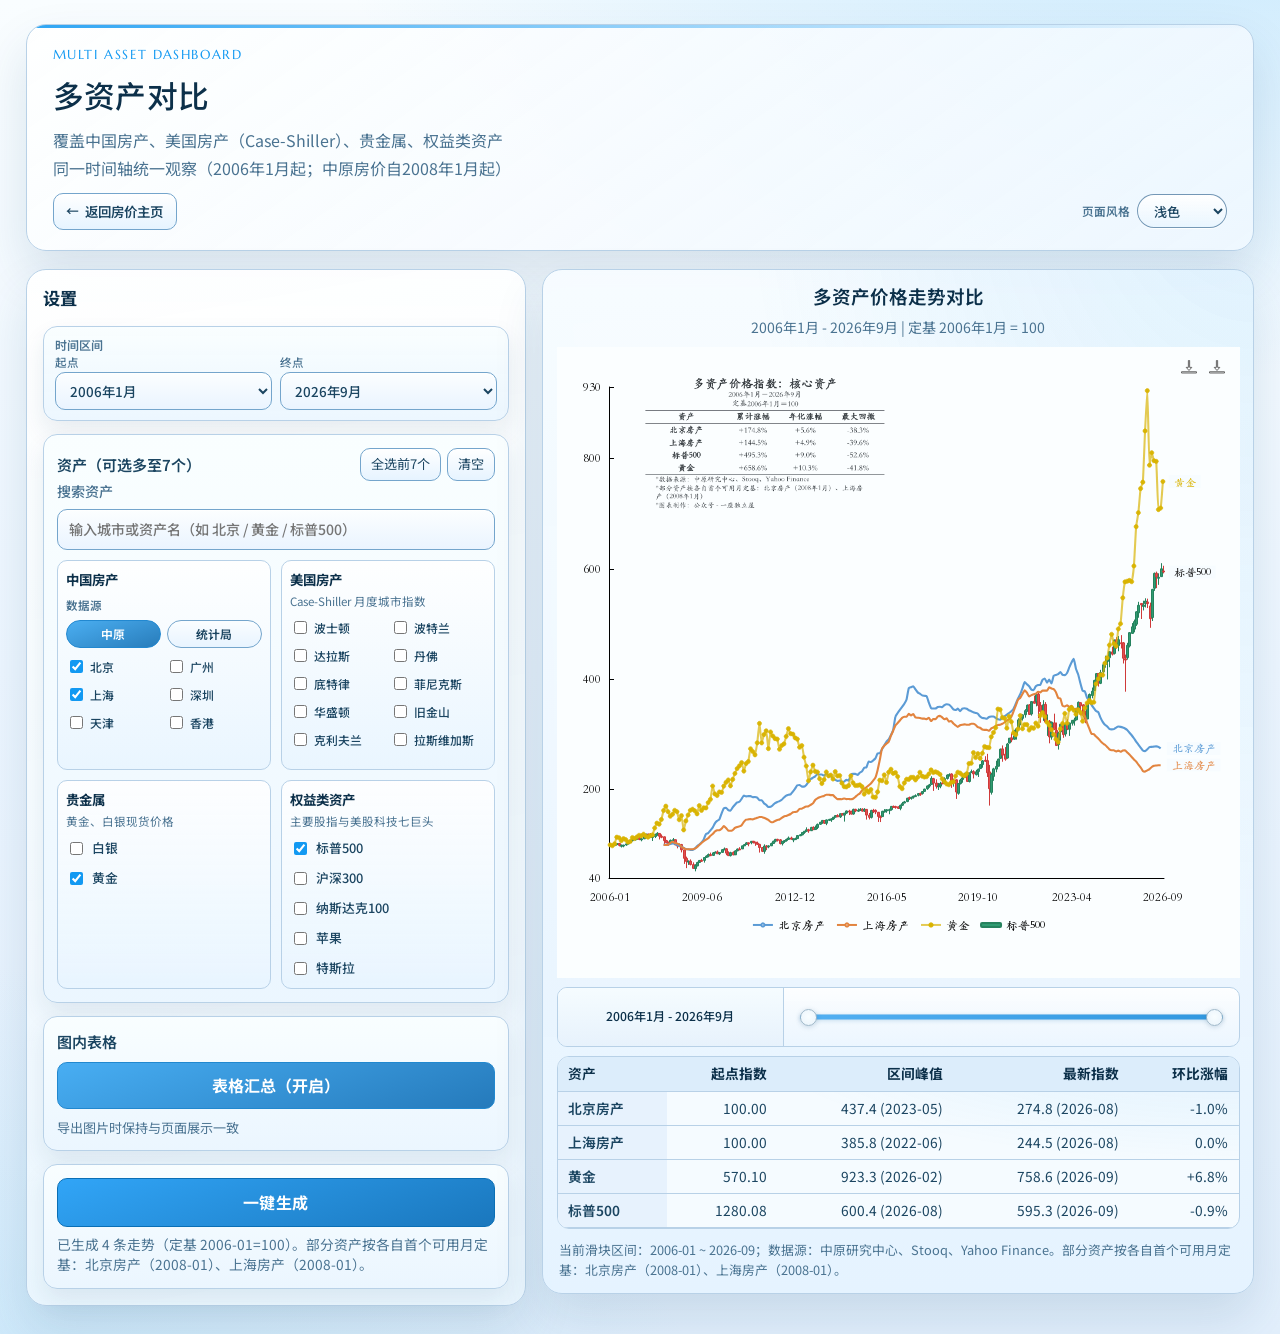
==== commit 0cae1d5d: "chore(housing-data): refresh August 2026 indexes Extend the mainland Centaline series from the suppl" ====
--- a/multi-assets.html
+++ b/multi-assets.html
@@ -67,7 +67,7 @@
       onload="window.__markEchartsReady()"
       onerror="window.__loadEchartsFallback(this, 0)"
     ></script>
-    <script defer src="multi-asset-data.js?v=20260817-mag7"></script>
+    <script defer src="multi-asset-data.js?v=20260915-housing-data-refresh"></script>
     <script defer src="multi-asset-base-utils.js?v=20260518-range-base"></script>
     <script defer src="multi-asset-candlestick-utils.js?v=20260518-slim-centered-wicks"></script>
     <script defer src="time-range-viewport-utils.js?v=20260719-expand-viewport"></script>
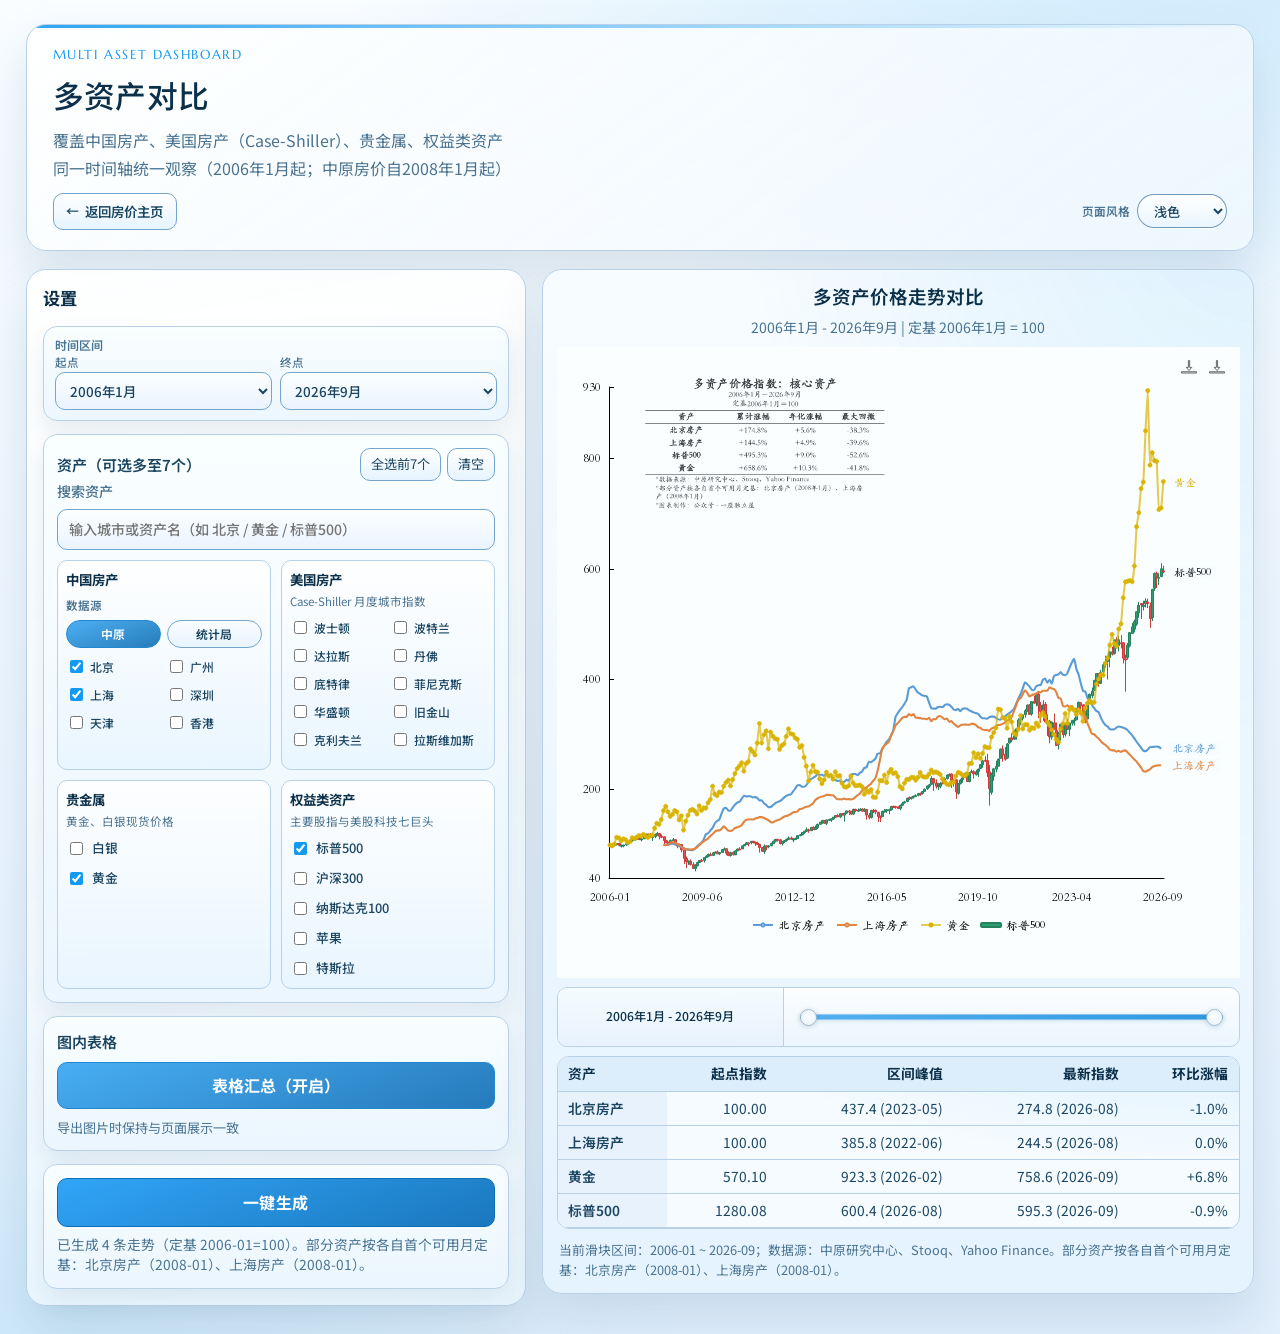
==== commit 1e706577: "chore(housing-data): sync August NBS prices" ====
--- a/multi-assets.html
+++ b/multi-assets.html
@@ -67,7 +67,7 @@
       onload="window.__markEchartsReady()"
       onerror="window.__loadEchartsFallback(this, 0)"
     ></script>
-    <script defer src="multi-asset-data.js?v=20260915-housing-data-refresh"></script>
+    <script defer src="multi-asset-data.js?v=20260916-nbs-70city-august"></script>
     <script defer src="multi-asset-base-utils.js?v=20260518-range-base"></script>
     <script defer src="multi-asset-candlestick-utils.js?v=20260518-slim-centered-wicks"></script>
     <script defer src="time-range-viewport-utils.js?v=20260719-expand-viewport"></script>
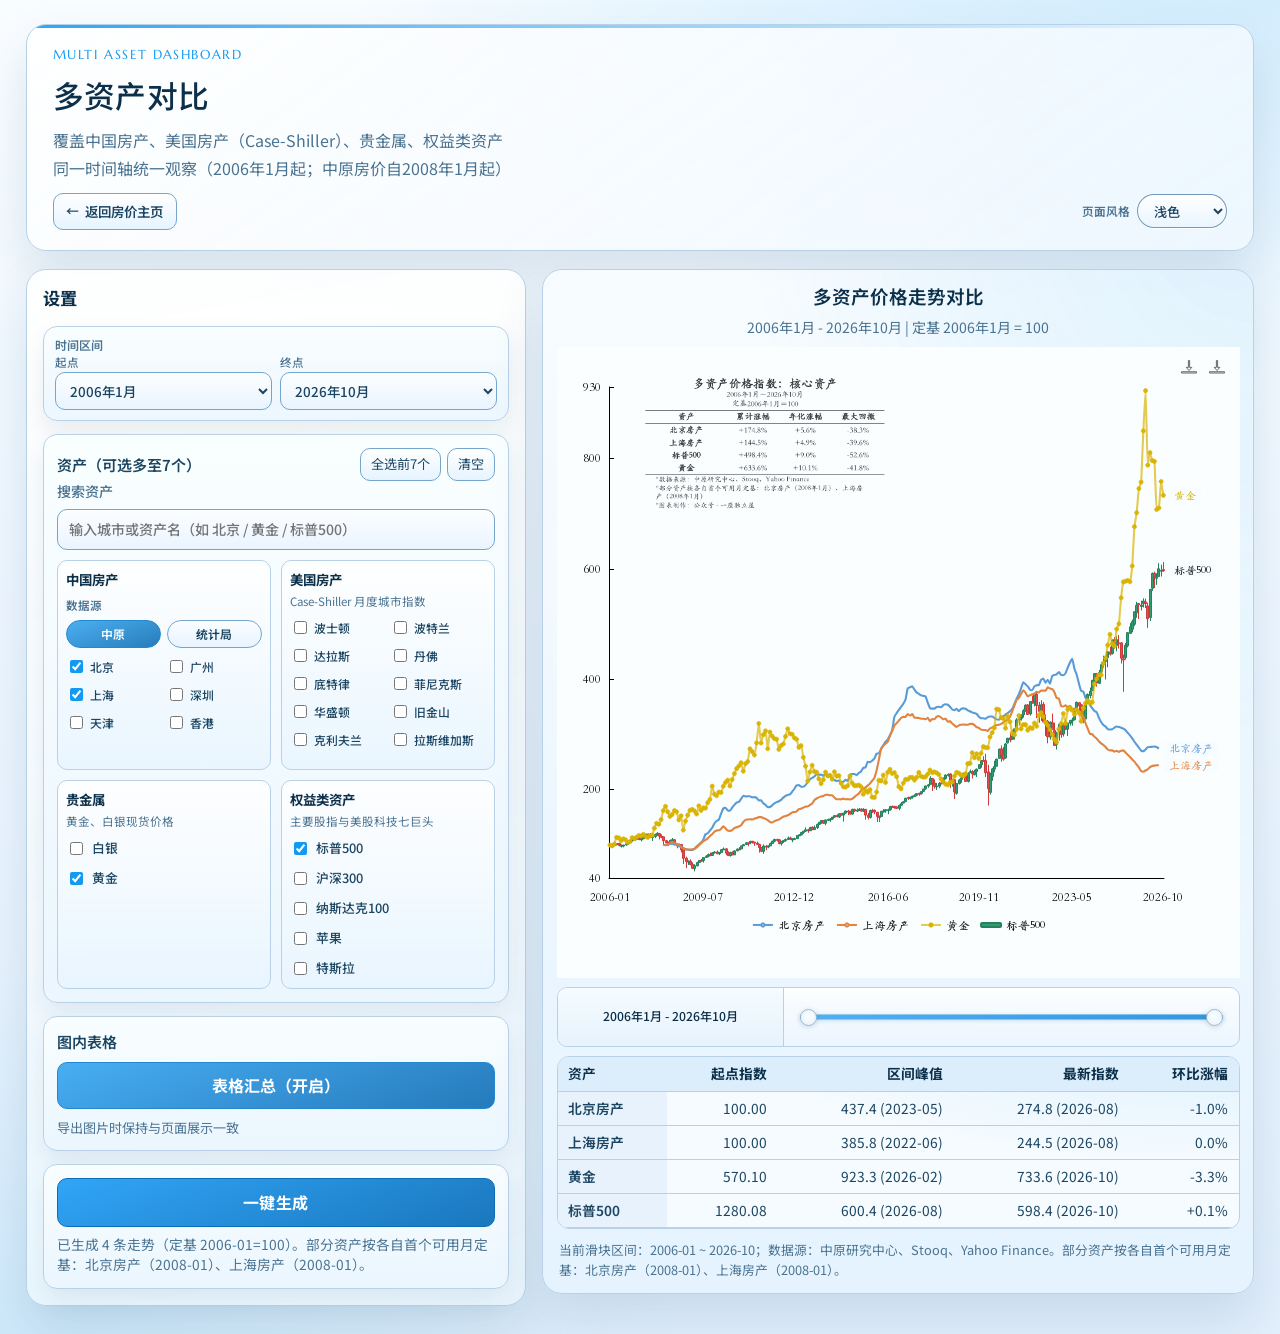
==== commit e6f82ba3: "data: refresh NBS housing and multi-asset series through 2026-09" ====
--- a/multi-assets.html
+++ b/multi-assets.html
@@ -67,7 +67,7 @@
       onload="window.__markEchartsReady()"
       onerror="window.__loadEchartsFallback(this, 0)"
     ></script>
-    <script defer src="multi-asset-data.js?v=20260916-nbs-70city-august"></script>
+    <script defer src="multi-asset-data.js?v=20261019-nbs-70city-september"></script>
     <script defer src="multi-asset-base-utils.js?v=20260518-range-base"></script>
     <script defer src="multi-asset-candlestick-utils.js?v=20260518-slim-centered-wicks"></script>
     <script defer src="time-range-viewport-utils.js?v=20260719-expand-viewport"></script>
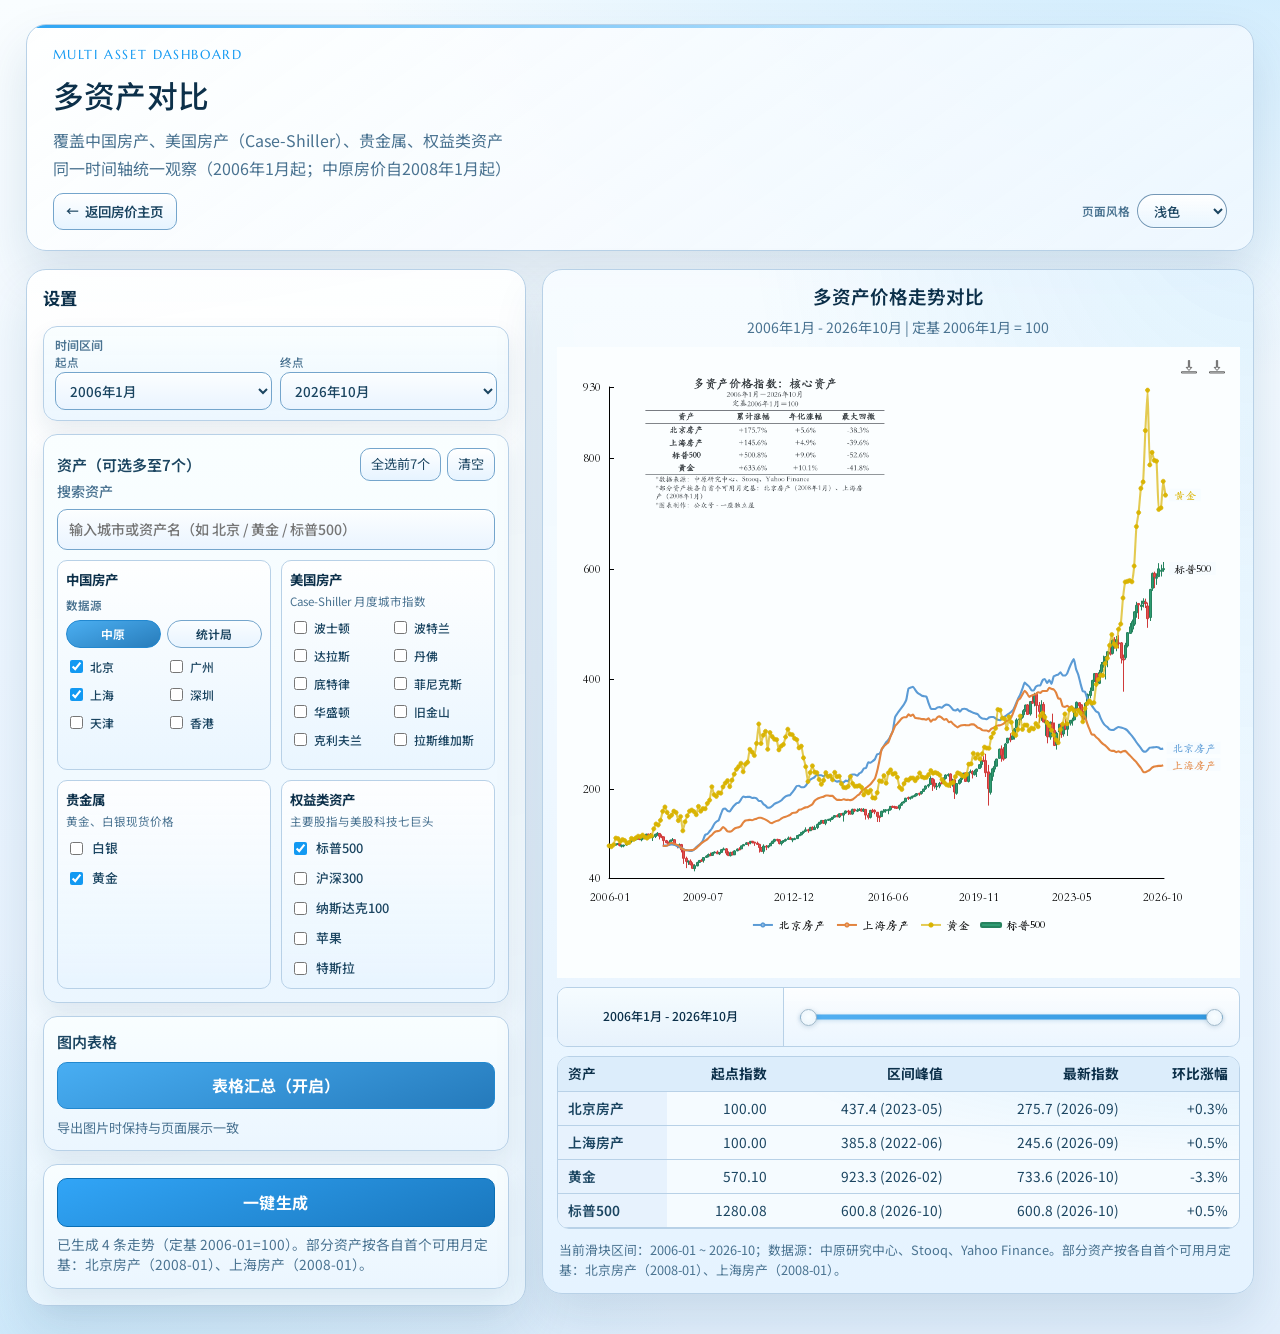
==== commit d735922e: "data: refresh Centaline housing and multi-asset series through 2026-09" ====
--- a/multi-assets.html
+++ b/multi-assets.html
@@ -67,7 +67,7 @@
       onload="window.__markEchartsReady()"
       onerror="window.__loadEchartsFallback(this, 0)"
     ></script>
-    <script defer src="multi-asset-data.js?v=20261019-nbs-70city-september"></script>
+    <script defer src="multi-asset-data.js?v=20261020-centaline-september"></script>
     <script defer src="multi-asset-base-utils.js?v=20260518-range-base"></script>
     <script defer src="multi-asset-candlestick-utils.js?v=20260518-slim-centered-wicks"></script>
     <script defer src="time-range-viewport-utils.js?v=20260719-expand-viewport"></script>
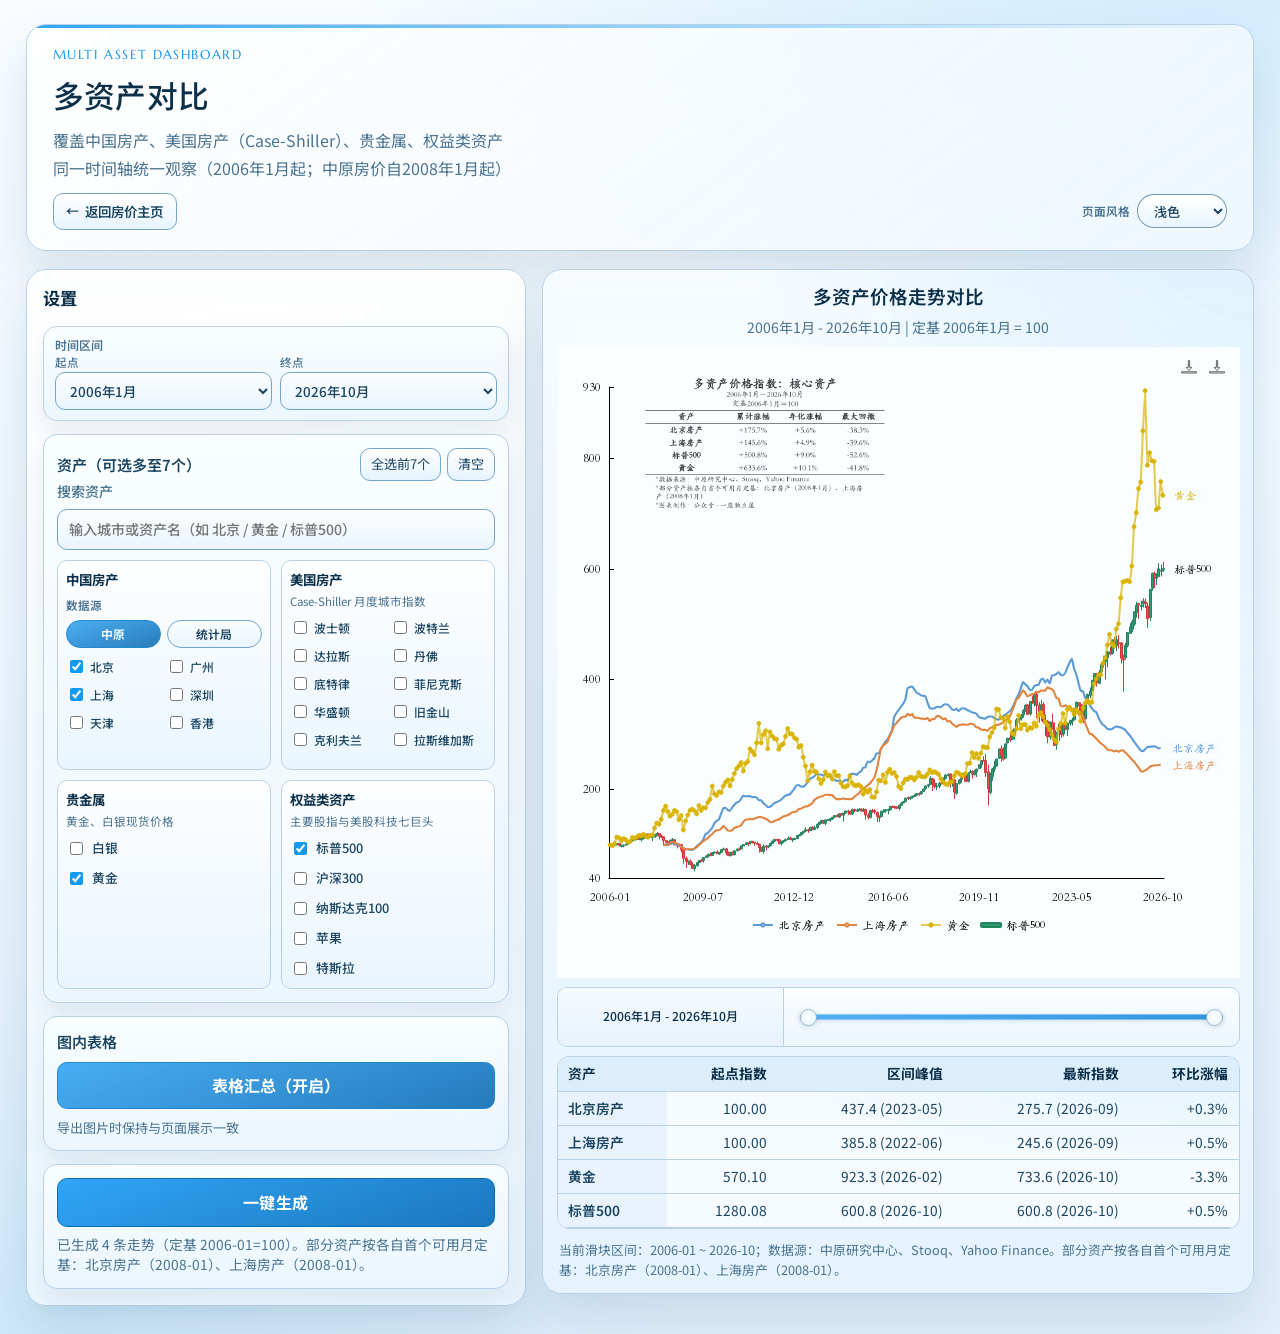
==== commit 1bceeba6: "feat: optimize mobile browser and in-app layouts" ====
--- a/multi-assets.html
+++ b/multi-assets.html
@@ -2,7 +2,7 @@
 <html lang="zh-CN">
   <head>
     <meta charset="UTF-8" />
-    <meta name="viewport" content="width=device-width, initial-scale=1.0" />
+    <meta name="viewport" content="width=device-width, initial-scale=1.0, viewport-fit=cover" />
     <title>多资产对比</title>
     <link rel="preconnect" href="https://fonts.googleapis.com" />
     <link rel="preconnect" href="https://fonts.gstatic.com" crossorigin />
@@ -25,7 +25,7 @@
       type="font/woff2"
       crossorigin
     />
-    <link rel="stylesheet" href="style.css?v=20260817-equities-scroll" />
+    <link rel="stylesheet" href="style.css?v=20261020-mobile" />
     <script>
       window.__ECHARTS_LOAD_STATUS = "loading";
       window.__ECHARTS_LOAD_FAILURE_DETAIL = "";
@@ -71,7 +71,8 @@
     <script defer src="multi-asset-base-utils.js?v=20260518-range-base"></script>
     <script defer src="multi-asset-candlestick-utils.js?v=20260518-slim-centered-wicks"></script>
     <script defer src="time-range-viewport-utils.js?v=20260719-expand-viewport"></script>
-    <script defer src="multi-assets.js?v=20260817-mag7"></script>
+    <script defer src="multi-assets.js?v=20261020-mobile"></script>
+    <script defer src="./mobile-ui.js?v=20261020-mobile"></script>
   </head>
   <body>
     <main class="page page-multi-assets">
--- a/style.css
+++ b/style.css
@@ -2010,3 +2010,39 @@
     min-width: 60px;
   }
 }
+
+/* Mobile browser and embedded WebView layout. Keep page zoom available. */
+@media (max-width: 760px), (max-width: 1024px) and (max-height: 600px) and (pointer: coarse) {
+  html { -webkit-text-size-adjust: 100%; text-size-adjust: 100%; }
+  body { padding-top: env(safe-area-inset-top, 0px); padding-bottom: env(safe-area-inset-bottom, 0px); }
+  input:not([type="checkbox"]):not([type="radio"]):not([type="range"]), select, textarea { font-size: 16px; min-width: 0; max-width: 100%; }
+  button, select, a { touch-action: manipulation; }
+  button, select { min-height: 44px; }
+  input[type="range"] { touch-action: pan-y; }
+  .table-wrap { max-width: 100%; overflow-x: auto; -webkit-overflow-scrolling: touch; overscroll-behavior-x: contain; }
+}
+
+.mobile-controls-toggle { display: none; }
+@media (max-width: 760px), (max-width: 1024px) and (max-height: 600px) and (pointer: coarse) {
+  .controls { min-width: 0; width: 100%; }
+  .controls > .mobile-controls-toggle { display: flex; align-items: center; justify-content: space-between; width: 100%; min-height: 48px; padding: 10px 12px; border: 1px solid currentColor; border-radius: 9px; background: transparent; color: inherit; font: inherit; font-weight: 600; text-align: left; cursor: pointer; grid-column: 1 / -1; }
+  .controls[data-mobile-collapsed="true"] > :not(.mobile-controls-toggle) { display: none !important; }
+  .controls > h2, .controls > .control-header { display: none; }
+  .controls { scroll-margin-top: 12px; }
+  .mobile-controls-toggle:focus-visible { outline: 2px solid currentColor; outline-offset: 3px; }
+}
+
+@media (max-width: 760px), (max-width: 1024px) and (max-height: 600px) and (pointer: coarse) {
+  .page { width: 100%; padding-left: max(10px, env(safe-area-inset-left)); padding-right: max(10px, env(safe-area-inset-right)); }
+  .workspace, .chart-zone, .chart-stage { min-width: 0; }
+  .hero-links--with-theme { flex-direction: row; flex-wrap: wrap; align-items: center; }
+  .hero-theme-field { margin-left: auto; }
+  .hero-link-btn { min-height: 44px; display: inline-flex; align-items: center; }
+  .controls { display: flex; flex-direction: column; align-items: stretch; }
+  .date-grid { grid-template-columns: repeat(2, minmax(0, 1fr)); }
+  .chart { height: 420px; min-height: 0; touch-action: pan-y; overflow: hidden; }
+  .table-wrap { margin-top: 12px; }
+  .table-wrap table { min-width: 640px; }
+  .table-wrap th:first-child, .table-wrap td:first-child { position: sticky; left: 0; background: var(--panel-strong); z-index: 1; }
+  .timeline-zoom-track { min-height: 40px; }
+}
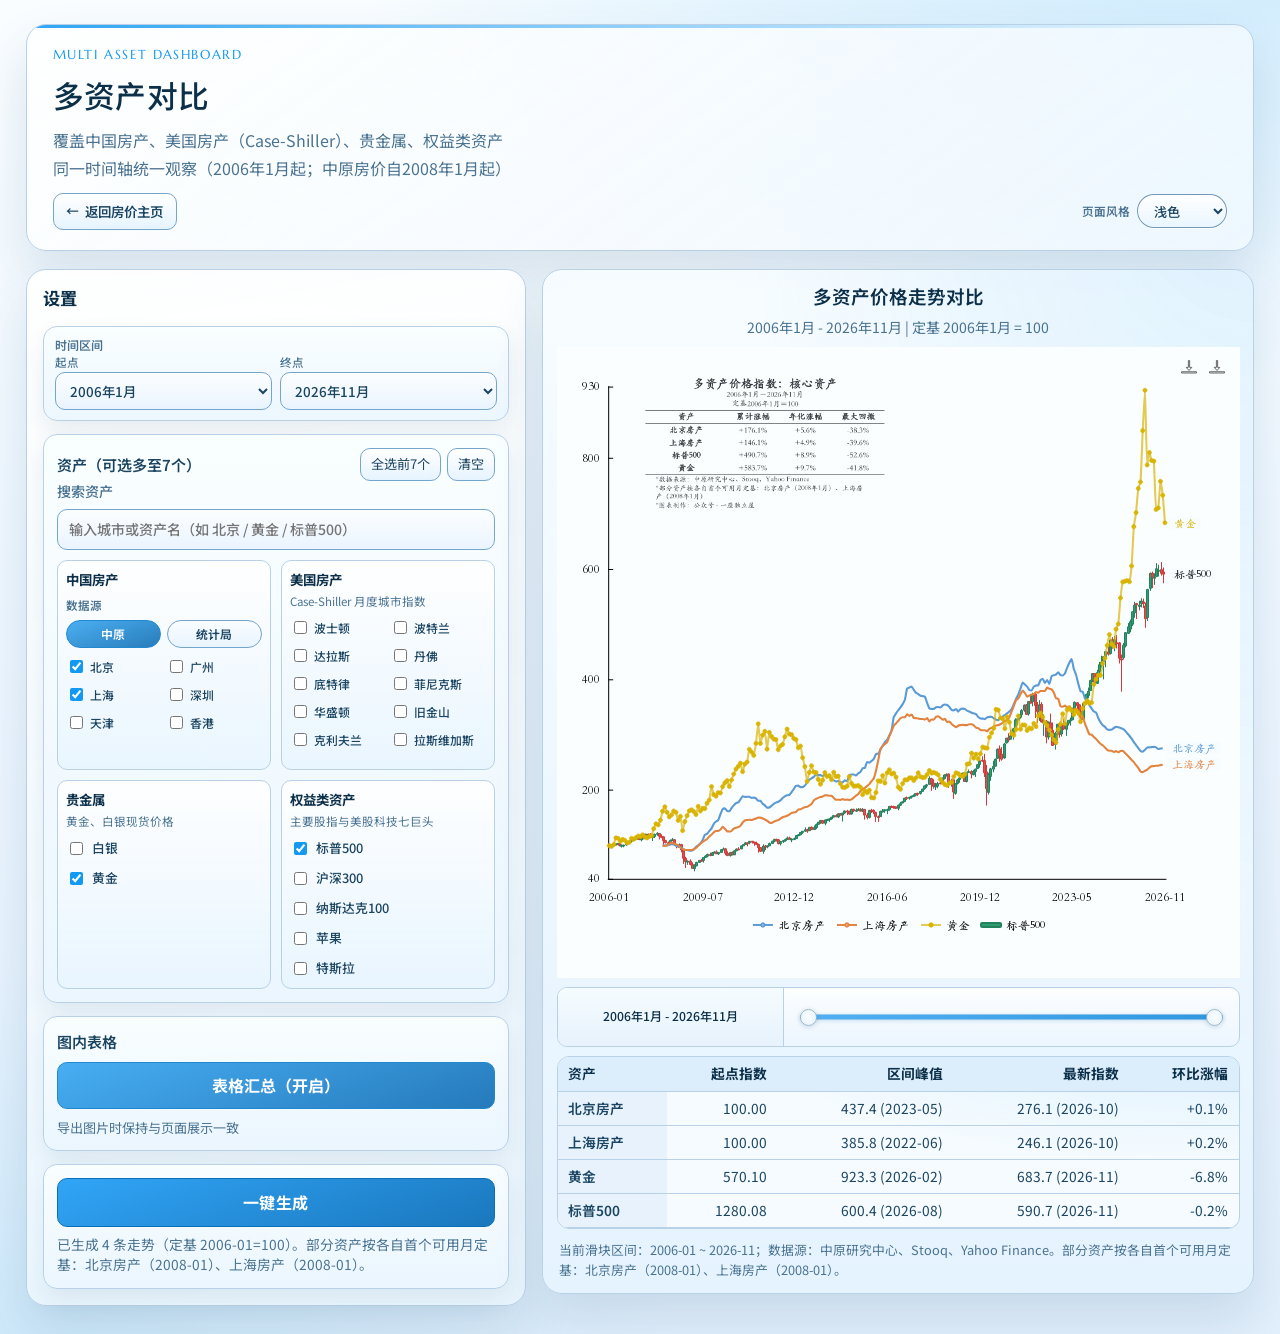
==== commit 822abd51: "chore(housing-data): refresh October 2026 indexes" ====
--- a/multi-assets.html
+++ b/multi-assets.html
@@ -67,7 +67,7 @@
       onload="window.__markEchartsReady()"
       onerror="window.__loadEchartsFallback(this, 0)"
     ></script>
-    <script defer src="multi-asset-data.js?v=20261020-centaline-september"></script>
+    <script defer src="multi-asset-data.js?v=20261116-housing-october"></script>
     <script defer src="multi-asset-base-utils.js?v=20260518-range-base"></script>
     <script defer src="multi-asset-candlestick-utils.js?v=20260518-slim-centered-wicks"></script>
     <script defer src="time-range-viewport-utils.js?v=20260719-expand-viewport"></script>
